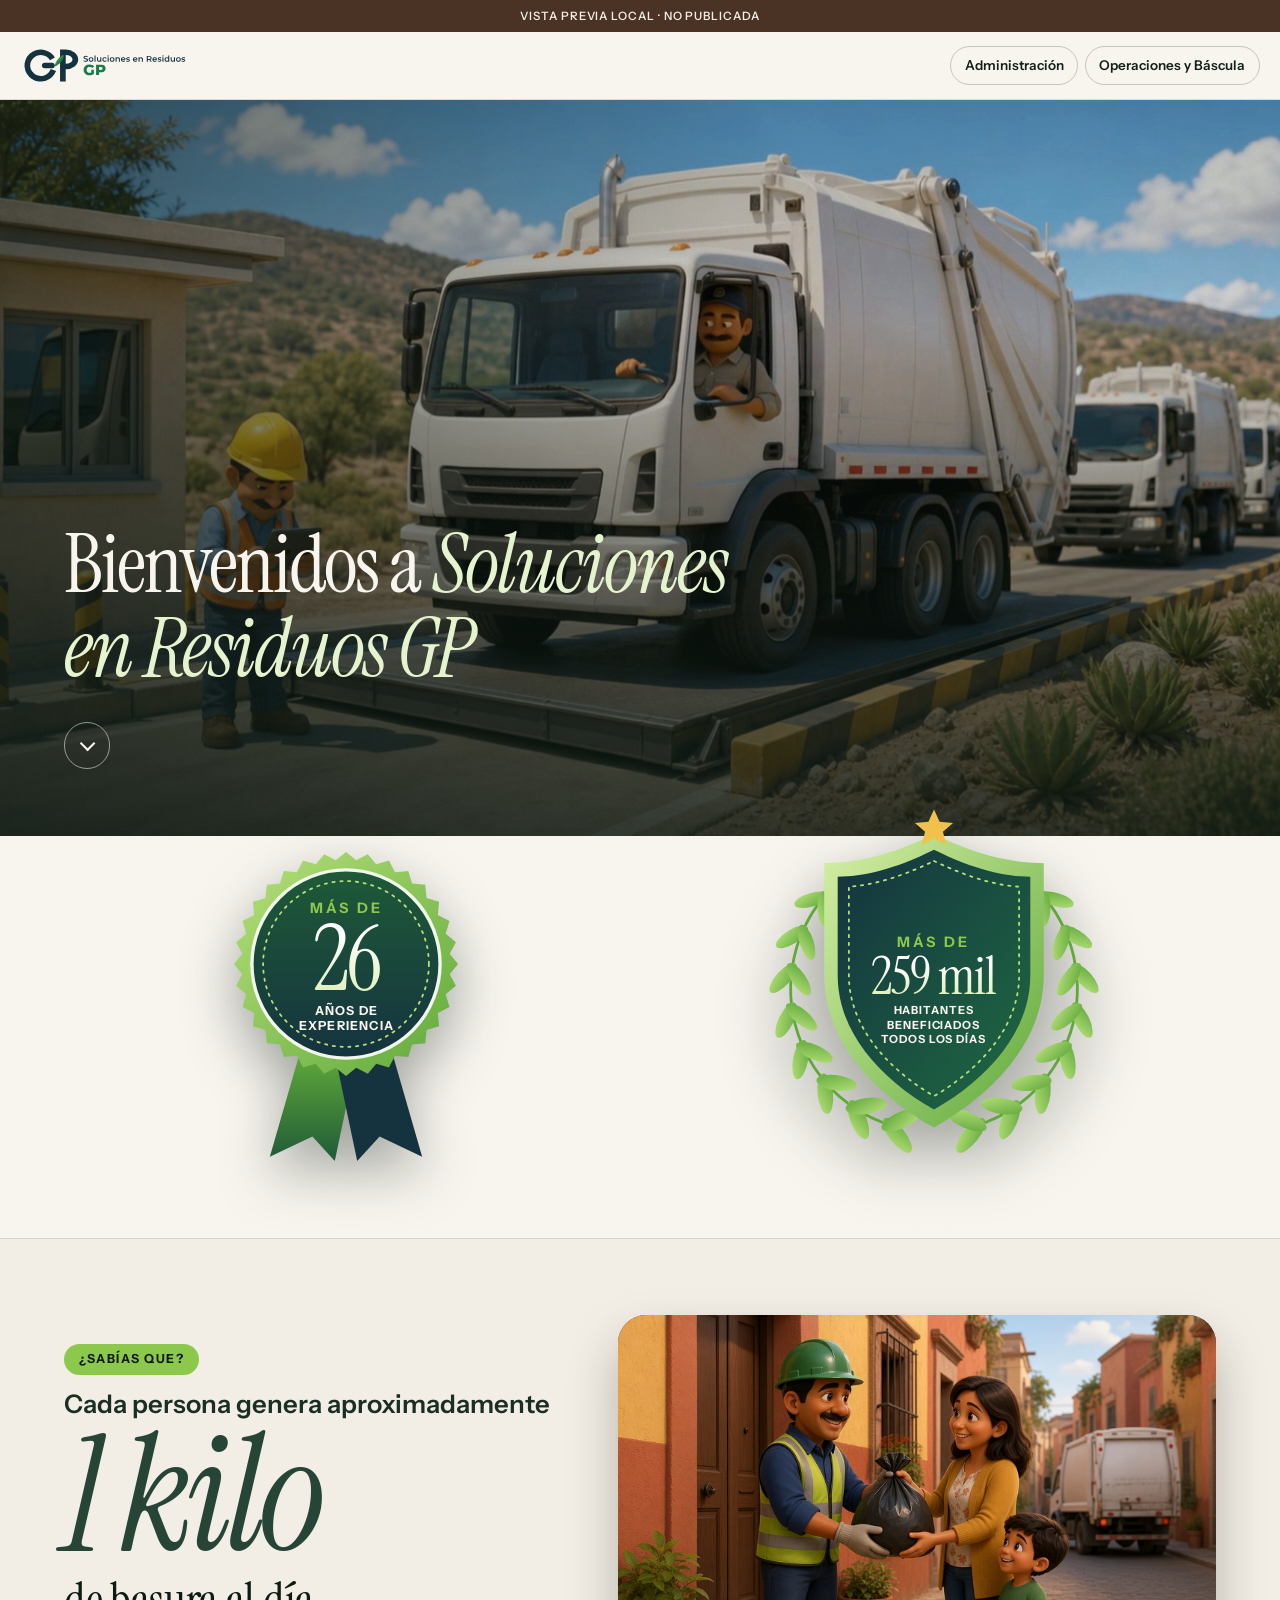
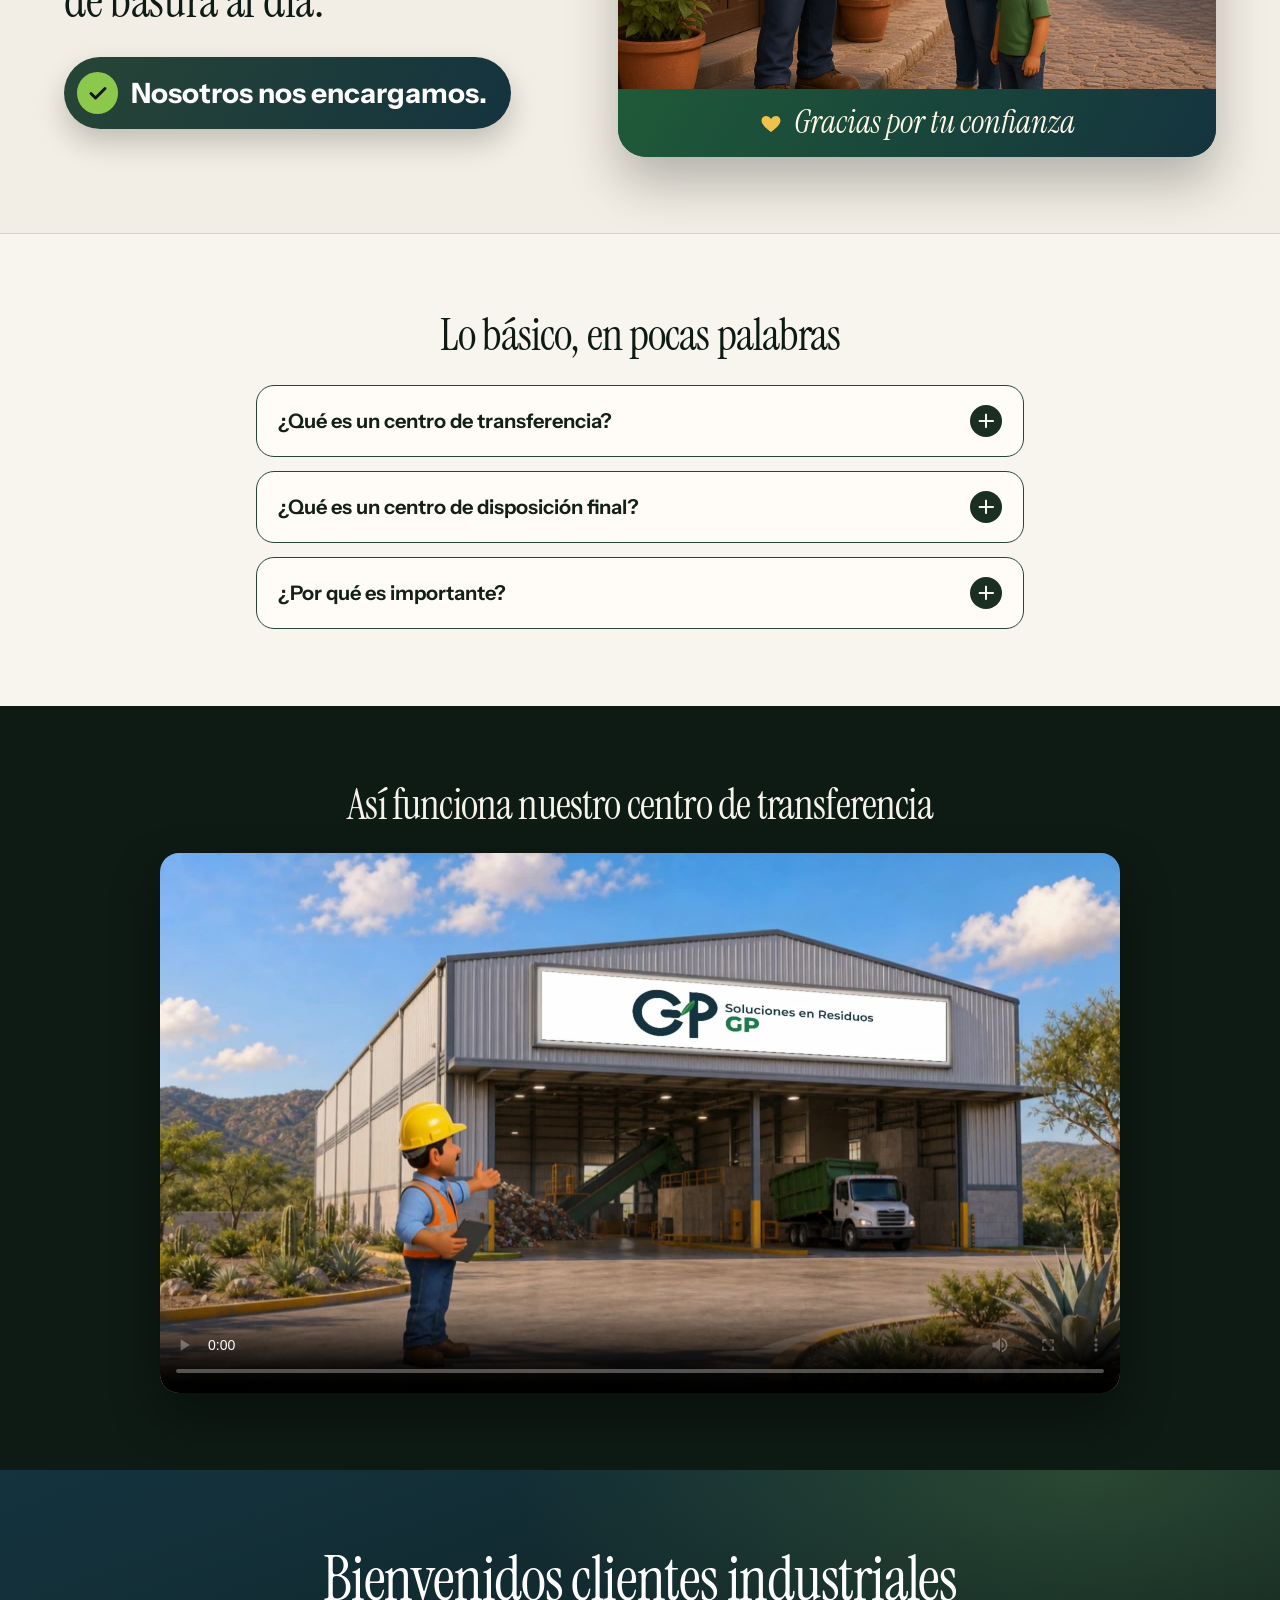
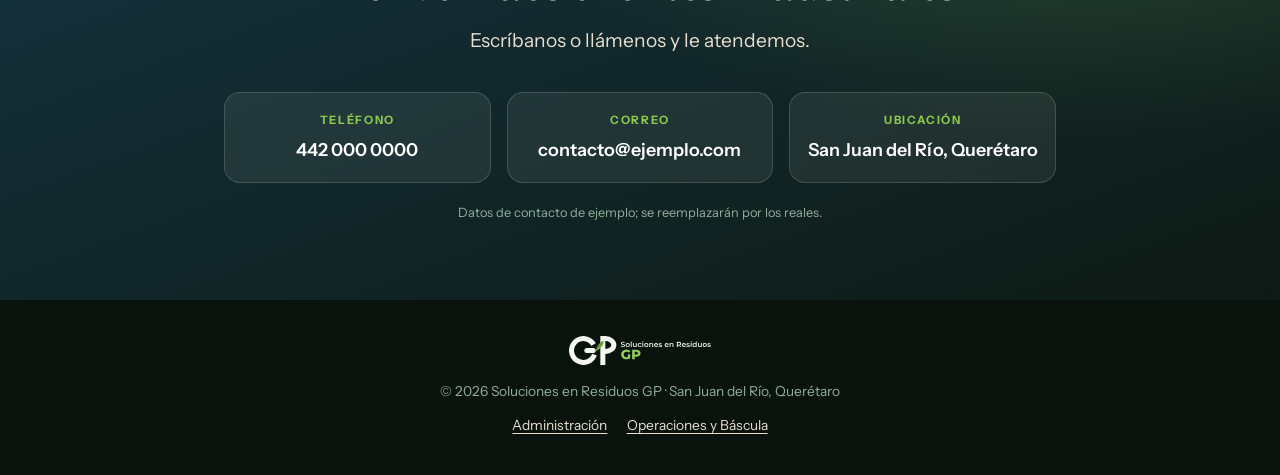
==== index.html @ 385a6646 "Vista previa — Soluciones en Residuos GP" ====
<!DOCTYPE html>
<html lang="es">
<head>
  <meta charset="utf-8">
  <meta name="viewport" content="width=device-width, initial-scale=1">
  <meta name="robots" content="noindex,nofollow">
  <title>Soluciones en Residuos GP · Relleno sanitario en San Juan del Río, Querétaro</title>
  <meta name="description" content="Soluciones en Residuos GP: más de 30 años de experiencia y más de 300 mil habitantes beneficiados todos los días en San Juan del Río, Querétaro.">
  <meta name="theme-color" content="#132019">
  <meta property="og:type" content="website">
  <meta property="og:locale" content="es_MX">
  <meta property="og:title" content="Soluciones en Residuos GP · San Juan del Río, Qro.">
  <meta property="og:description" content="Más de 30 años de experiencia. Más de 300 mil habitantes beneficiados todos los días.">
  <!-- EDITAR al publicar: og:image necesita la dirección completa (https://DOMINIO/media/gp-relleno-portada-1920x1080.jpg). Aún no hay dominio. -->
  <meta property="og:image" content="media/gp-relleno-portada-1920x1080.jpg">
  <meta property="og:image:width" content="1920">
  <meta property="og:image:height" content="1080">
  <meta name="twitter:card" content="summary_large_image">
  <link rel="icon" type="image/png" sizes="512x512" href="img/favicon-gp-512.png">
  <link rel="apple-touch-icon" href="img/favicon-gp-512.png">
  <link rel="stylesheet" href="css/estilos.css">
  <link rel="stylesheet" href="css/landing.css">
</head>
<body class="lp">
  <a class="skip" href="#contenido">Saltar al contenido</a>
  <div class="chrome">
    <div class="preview-bar">Vista previa local · no publicada</div>
    <header class="lp-head">
      <div class="lp-head__inner">
        <a class="lp-logo" href="#inicio" aria-label="Soluciones en Residuos GP, inicio">
          <img src="img/logo-gp-horizontal.svg" width="900" height="220" alt="Soluciones en Residuos GP">
        </a>
        <nav class="lp-access-nav" aria-label="Accesos de trabajo">
          <a href="vista-previa.html">Administración</a>
          <a href="vista-previa.html">Operaciones<span class="lp-long"> y Báscula</span></a>
        </nav>
      </div>
    </header>
  </div>

  <main id="contenido">
    <!-- Bienvenida: video de DAISY en loop -->
    <section class="lp-hero" id="inicio" aria-label="Bienvenida">
      <div class="lp-hero__media" aria-hidden="true">
        <video class="lp-hero__video" data-hero-video muted loop playsinline preload="none" poster="media/gp-relleno-hero-poster-1920x1080.jpg"
               data-src-hd="media/gp-relleno-hero-loop-1920x1080.mp4" data-src-sd="media/gp-relleno-hero-loop-1280x720-ligero.mp4"></video>
        <div class="lp-hero__shade"></div>
      </div>
      <div class="lp-hero__content">
        <h1>Bienvenidos a <em>Soluciones en Residuos GP</em></h1>
        <a class="lp-scroll" href="#metricas" aria-label="Ver más"><span aria-hidden="true"></span></a>
      </div>
      <button class="lp-hero__pause" type="button" data-hero-toggle aria-pressed="false" hidden>
        <span class="lp-hero__pause-ico" aria-hidden="true"></span><span data-hero-toggle-text>Pausar video</span>
      </button>
    </section>

    <!-- Métricas -->
    <section class="lp-metrics-sec" id="metricas" aria-label="Nuestra experiencia en números">
      <div class="lp-inner lp-metrics">
        <div class="lp-metric-seal" data-reveal>
          <div class="lp-seal" role="group" aria-label="Más de 30 años de experiencia">
          <svg class="lp-seal__svg" viewBox="0 0 300 330" aria-hidden="true" focusable="false">
            <defs>
              <linearGradient id="sealRing" x1="0" y1="0" x2="1" y2="1"><stop offset="0" stop-color="#b7e07a"/><stop offset="1" stop-color="#5fa83a"/></linearGradient>
              <linearGradient id="sealCore" x1="0" y1="0" x2="0" y2="1"><stop offset="0" stop-color="#1f5a38"/><stop offset="1" stop-color="#14333f"/></linearGradient>
              <linearGradient id="sealRib" x1="0" y1="0" x2="0" y2="1"><stop offset="0" stop-color="#5fa83a"/><stop offset="1" stop-color="#1f5a38"/></linearGradient>
            </defs>
            <path d="M108 232 L82 322 L120 304 L140 326 L158 240 Z" fill="url(#sealRib)"/>
            <path d="M192 232 L218 322 L180 304 L160 326 L142 240 Z" fill="#14333f"/>
            <polygon points="150.0,50.0 159.1,57.4 169.5,51.9 177.0,61.0 188.3,57.6 193.8,68.0 205.6,66.9 209.0,78.1 220.7,79.3 221.9,91.0 233.1,94.4 232.0,106.2 242.4,111.7 239.0,123.0 248.1,130.5 242.6,140.9 250.0,150.0 242.6,159.1 248.1,169.5 239.0,177.0 242.4,188.3 232.0,193.8 233.1,205.6 221.9,209.0 220.7,220.7 209.0,221.9 205.6,233.1 193.8,232.0 188.3,242.4 177.0,239.0 169.5,248.1 159.1,242.6 150.0,250.0 140.9,242.6 130.5,248.1 123.0,239.0 111.7,242.4 106.2,232.0 94.4,233.1 91.0,221.9 79.3,220.7 78.1,209.0 66.9,205.6 68.0,193.8 57.6,188.3 61.0,177.0 51.9,169.5 57.4,159.1 50.0,150.0 57.4,140.9 51.9,130.5 61.0,123.0 57.6,111.7 68.0,106.2 66.9,94.4 78.1,91.0 79.3,79.3 91.0,78.1 94.4,66.9 106.2,68.0 111.7,57.6 123.0,61.0 130.5,51.9 140.9,57.4" fill="url(#sealRing)"/>
            <circle cx="150" cy="150" r="84" fill="url(#sealCore)" stroke="#f1f7ea" stroke-width="3"/>
            <circle cx="150" cy="150" r="74" fill="none" stroke="#b7e07a" stroke-width="1.6" stroke-dasharray="2 5" stroke-linecap="round"/>
          </svg>
          <div class="lp-seal__text">
            <p class="lp-seal__kicker">Más de</p>
            <p class="lp-seal__num"><b data-count-to="30" data-suffix="">30</b></p>
            <p class="lp-seal__label">años de<br>experiencia</p>
          </div>
        </div>
        </div>
        <div class="lp-metric-seal" data-reveal>
          <div class="lp-seal lp-seal--shield" role="group" aria-label="Más de 300 mil habitantes beneficiados todos los días">
            <svg class="lp-seal__svg" viewBox="0 0 300 330" aria-hidden="true" focusable="false">
              <defs>
                <linearGradient id="shRim" x1="0" y1="0" x2="1" y2="1"><stop offset="0" stop-color="#d6f0a6"/><stop offset="1" stop-color="#5fa83a"/></linearGradient>
                <linearGradient id="shCore" x1="0" y1="0" x2="1" y2="1"><stop offset="0" stop-color="#14333f"/><stop offset="1" stop-color="#1f6a42"/></linearGradient>
                <linearGradient id="shLeaf" x1="0" y1="0" x2="1" y2="1"><stop offset="0" stop-color="#b7e07a"/><stop offset="1" stop-color="#5fa83a"/></linearGradient>
              </defs>
              <polyline points="119.0,296.2 110.7,293.8 102.6,290.9 94.7,287.4 87.1,283.5 79.7,279.0 72.7,274.0 66.0,268.6 59.7,262.7 53.8,256.4 48.3,249.7 43.3,242.7 38.8,235.3 34.8,227.7 31.3,219.8 28.3,211.7 25.9,203.4 24.1,195.0 22.8,186.5 22.1,177.9 22.0,169.2 22.5,160.6 23.6,152.1 25.2,143.6 27.4,135.2 30.1,127.1 33.4,119.1 37.3,111.4 41.6,103.9 46.4,96.8" fill="none" stroke="#5fa83a" stroke-width="2.5" stroke-linecap="round"/><ellipse cx="117.3" cy="303.0" rx="19.0" ry="7.2" transform="rotate(232.0 117.3 303.0)" fill="url(#shLeaf)"/><ellipse cx="120.7" cy="289.4" rx="19.0" ry="7.2" transform="rotate(156.0 120.7 289.4)" fill="url(#shLeaf)"/><ellipse cx="82.5" cy="288.9" rx="18.6" ry="7.1" transform="rotate(248.0 82.5 288.9)" fill="url(#shLeaf)"/><ellipse cx="89.5" cy="276.8" rx="18.6" ry="7.1" transform="rotate(172.0 89.5 276.8)" fill="url(#shLeaf)"/><ellipse cx="52.9" cy="265.8" rx="18.1" ry="6.9" transform="rotate(264.0 52.9 265.8)" fill="url(#shLeaf)"/><ellipse cx="63.0" cy="256.1" rx="18.1" ry="6.9" transform="rotate(188.0 63.0 256.1)" fill="url(#shLeaf)"/><ellipse cx="30.8" cy="235.4" rx="17.7" ry="6.7" transform="rotate(280.0 30.8 235.4)" fill="url(#shLeaf)"/><ellipse cx="43.2" cy="228.8" rx="17.7" ry="6.7" transform="rotate(204.0 43.2 228.8)" fill="url(#shLeaf)"/><ellipse cx="18.0" cy="200.1" rx="17.3" ry="6.6" transform="rotate(296.0 18.0 200.1)" fill="url(#shLeaf)"/><ellipse cx="31.6" cy="197.2" rx="17.3" ry="6.6" transform="rotate(220.0 31.6 197.2)" fill="url(#shLeaf)"/><ellipse cx="15.3" cy="162.6" rx="16.9" ry="6.4" transform="rotate(312.0 15.3 162.6)" fill="url(#shLeaf)"/><ellipse cx="29.3" cy="163.6" rx="16.9" ry="6.4" transform="rotate(236.0 29.3 163.6)" fill="url(#shLeaf)"/><ellipse cx="23.1" cy="125.8" rx="16.4" ry="6.2" transform="rotate(328.0 23.1 125.8)" fill="url(#shLeaf)"/><ellipse cx="36.3" cy="130.6" rx="16.4" ry="6.2" transform="rotate(252.0 36.3 130.6)" fill="url(#shLeaf)"/><ellipse cx="40.8" cy="92.6" rx="16.0" ry="6.1" transform="rotate(344.0 40.8 92.6)" fill="url(#shLeaf)"/><ellipse cx="52.1" cy="100.9" rx="16.0" ry="6.1" transform="rotate(268.0 52.1 100.9)" fill="url(#shLeaf)"/>
              <polyline points="181.0,296.2 189.3,293.8 197.4,290.9 205.3,287.4 212.9,283.5 220.3,279.0 227.3,274.0 234.0,268.6 240.3,262.7 246.2,256.4 251.7,249.7 256.7,242.7 261.2,235.3 265.2,227.7 268.7,219.8 271.7,211.7 274.1,203.4 275.9,195.0 277.2,186.5 277.9,177.9 278.0,169.2 277.5,160.6 276.4,152.1 274.8,143.6 272.6,135.2 269.9,127.1 266.6,119.1 262.7,111.4 258.4,103.9 253.6,96.8" fill="none" stroke="#5fa83a" stroke-width="2.5" stroke-linecap="round"/><ellipse cx="182.7" cy="303.0" rx="19.0" ry="7.2" transform="rotate(-52.0 182.7 303.0)" fill="url(#shLeaf)"/><ellipse cx="179.3" cy="289.4" rx="19.0" ry="7.2" transform="rotate(24.0 179.3 289.4)" fill="url(#shLeaf)"/><ellipse cx="217.5" cy="288.9" rx="18.6" ry="7.1" transform="rotate(-68.0 217.5 288.9)" fill="url(#shLeaf)"/><ellipse cx="210.5" cy="276.8" rx="18.6" ry="7.1" transform="rotate(8.0 210.5 276.8)" fill="url(#shLeaf)"/><ellipse cx="247.1" cy="265.8" rx="18.1" ry="6.9" transform="rotate(-84.0 247.1 265.8)" fill="url(#shLeaf)"/><ellipse cx="237.0" cy="256.1" rx="18.1" ry="6.9" transform="rotate(-8.0 237.0 256.1)" fill="url(#shLeaf)"/><ellipse cx="269.2" cy="235.4" rx="17.7" ry="6.7" transform="rotate(-100.0 269.2 235.4)" fill="url(#shLeaf)"/><ellipse cx="256.8" cy="228.8" rx="17.7" ry="6.7" transform="rotate(-24.0 256.8 228.8)" fill="url(#shLeaf)"/><ellipse cx="282.0" cy="200.1" rx="17.3" ry="6.6" transform="rotate(-116.0 282.0 200.1)" fill="url(#shLeaf)"/><ellipse cx="268.4" cy="197.2" rx="17.3" ry="6.6" transform="rotate(-40.0 268.4 197.2)" fill="url(#shLeaf)"/><ellipse cx="284.7" cy="162.6" rx="16.9" ry="6.4" transform="rotate(-132.0 284.7 162.6)" fill="url(#shLeaf)"/><ellipse cx="270.7" cy="163.6" rx="16.9" ry="6.4" transform="rotate(-56.0 270.7 163.6)" fill="url(#shLeaf)"/><ellipse cx="276.9" cy="125.8" rx="16.4" ry="6.2" transform="rotate(-148.0 276.9 125.8)" fill="url(#shLeaf)"/><ellipse cx="263.7" cy="130.6" rx="16.4" ry="6.2" transform="rotate(-72.0 263.7 130.6)" fill="url(#shLeaf)"/><ellipse cx="259.2" cy="92.6" rx="16.0" ry="6.1" transform="rotate(-164.0 259.2 92.6)" fill="url(#shLeaf)"/><ellipse cx="247.9" cy="100.9" rx="16.0" ry="6.1" transform="rotate(-88.0 247.9 100.9)" fill="url(#shLeaf)"/>
              <path d="M150 34C190 54 222 60 248 60V160C248 217 206 264 150 296C94 264 52 217 52 160V60C78 60 110 54 150 34Z" fill="url(#shRim)"/>
              <path d="M150 48C186 66 214 72 236 72V160C236 210 199 252 150 280C101 252 64 210 64 160V72C86 72 114 66 150 48Z" fill="url(#shCore)"/>
              <path d="M150 58C183 74 208 80 226 81V160C226 204 194 242 150 268C106 242 74 204 74 160V81C92 80 117 74 150 58Z" fill="none" stroke="#b7e07a" stroke-width="1.6" stroke-dasharray="2 5" stroke-linecap="round"/>
              <path d="M150 12l5 11 12 1-9 8 3 12-11-6-11 6 3-12-9-8 12-1z" fill="#f0c14b"/>
            </svg>
            <div class="lp-seal__text lp-seal__text--shield">
              <p class="lp-seal__kicker">Más de</p>
              <p class="lp-seal__num lp-seal__num--sm"><b data-count-to="300" data-suffix=" mil">300 mil</b></p>
              <p class="lp-seal__label">habitantes<br>beneficiados<br>todos los días</p>
            </div>
          </div>
        </div>
      </div>
    </section>

    <!-- ¿Sabías que? -->
    <section class="lp-know" id="sabias-que" aria-label="¿Sabías que?">
      <div class="lp-inner lp-know__grid">
        <div class="lp-know__text" data-reveal>
          <p class="lp-pill">¿Sabías que?</p>
          <h2><span class="lp-know__lead">Cada persona genera aproximadamente</span> <span class="lp-know__big"><span class="lp-hl">1&nbsp;kilo</span></span> <span class="lp-know__tail">de basura al día.</span></h2>
          <p class="lp-know__cta"><span class="lp-know__check" aria-hidden="true"><svg viewBox="0 0 24 24"><path d="M5 12.5l4.5 4.5L19 7.5"/></svg></span>Nosotros nos encargamos.</p>
        </div>
        <figure class="lp-know__photo" data-reveal>
          <picture>
            <source media="(max-width: 900px)" srcset="media/nos-encargamos/gp-nos-encargamos-1080x1080.webp" type="image/webp">
            <source media="(max-width: 900px)" srcset="media/nos-encargamos/gp-nos-encargamos-1080x1080.jpg" type="image/jpeg">
            <source srcset="media/nos-encargamos/gp-nos-encargamos-1600x1000.webp" type="image/webp">
            <img src="media/nos-encargamos/gp-nos-encargamos-1600x1000.jpg" width="1600" height="1000" loading="lazy" decoding="async"
                 alt="Un ingeniero de Soluciones en Residuos GP, con casco y chaleco, recibe la bolsa de basura de una mamá que va con su hijo en una calle del pueblo.">
          </picture>
          <figcaption class="lp-know__thanks"><svg viewBox="0 0 24 24" aria-hidden="true"><path d="M12 21s-7-4.5-9-9.2C1.5 8 3.8 5 7 5c2 0 3.7 1.1 5 3 1.3-1.9 3-3 5-3 3.2 0 5.5 3 4 6.8C19 16.5 12 21 12 21z"/></svg><span>Gracias por tu confianza</span></figcaption>
        </figure>
      </div>
    </section>

    <section class="lp-faq" id="conceptos" aria-label="Conceptos básicos">
      <div class="lp-inner lp-faq__inner">
        <h2 class="lp-faq__title">Lo básico, en pocas palabras</h2>
        <div class="lp-acc">
          <details name="conceptos" class="lp-acc__item">
            <summary><span>¿Qué es un centro de transferencia?</span><i aria-hidden="true"></i></summary>
            <div class="lp-acc__body"><p>Es una instalación intermedia donde los camiones recolectores descargan los residuos para reunirlos en vehículos de mayor capacidad y llevarlos, en menos viajes, al sitio de disposición final. Se ahorra tiempo y combustible.</p></div>
          </details>
          <details name="conceptos" class="lp-acc__item">
            <summary><span>¿Qué es un centro de disposición final?</span><i aria-hidden="true"></i></summary>
            <div class="lp-acc__body"><p>Es el sitio donde los residuos se depositan de forma controlada: en celdas impermeabilizadas, compactados y cubiertos a diario, con manejo de lixiviados y biogás. El relleno sanitario es el ejemplo más común.</p></div>
          </details>
          <details name="conceptos" class="lp-acc__item" id="importante">
            <summary><span>¿Por qué es importante?</span><i aria-hidden="true"></i></summary>
            <div class="lp-acc__body"><p>Un manejo adecuado de los residuos protege la salud pública y evita que se contaminen el suelo y el agua. Nuestro sitio cumple con la norma NOM-083-SEMARNAT-2003, que fija los requisitos ambientales para su diseño, operación y monitoreo.</p></div>
          </details>
        </div>
      </div>
    </section>

    <!-- Video del centro de transferencia (lo entrega DAISY). Mientras no exista el archivo se muestra el marcador. -->
    <section class="lp-vid" id="video-transferencia" aria-labelledby="vid-titulo">
      <div class="lp-inner lp-vid__inner">
        <h2 class="lp-vid__title" id="vid-titulo">Así funciona nuestro centro de transferencia</h2>
        <div class="lp-vid__player" data-transfer-video
             data-src-hd="media/centro-transferencia/video.mp4"
             data-src-sd="media/centro-transferencia/video-720.mp4"
             data-poster="media/centro-transferencia/poster.jpg">
          <div class="lp-vid__ph" role="img" aria-label="Espacio reservado: el video del centro de transferencia estará disponible próximamente">
            <span class="lp-vid__play" aria-hidden="true"><svg viewBox="0 0 24 24"><path d="M8 5.5v13a1 1 0 0 0 1.5.86l10.5-6.5a1 1 0 0 0 0-1.72L9.5 4.64A1 1 0 0 0 8 5.5z"/></svg></span>
            <p class="lp-vid__phtxt">Video próximamente</p>
          </div>
        </div>
      </div>
    </section>

    <!-- Clientes industriales -->
    <section class="lp-industrial" id="contacto" aria-label="Contacto">
      <div class="lp-inner lp-industrial__inner" data-reveal>
        <h2>Bienvenidos clientes industriales</h2>
        <p class="lp-industrial__lead">Escríbanos o llámenos y le atendemos.</p>
        <ul class="lp-contact">
          <li><span>Teléfono</span><a href="tel:+524420000000">442 000 0000</a></li>
          <li><span>Correo</span><a href="mailto:contacto@ejemplo.com">contacto@ejemplo.com</a></li>
          <li><span>Ubicación</span><b>San Juan del Río, Querétaro</b></li>
        </ul>
        <p class="lp-industrial__note">Datos de contacto de ejemplo; se reemplazarán por los reales.</p>
      </div>
    </section>
  </main>

  <footer class="lp-footer">
    <div class="lp-footer__inner">
      <img src="img/logo-gp-horizontal-invertida.svg" width="900" height="220" alt="Soluciones en Residuos GP" loading="lazy">
      <p>© 2026 Soluciones en Residuos GP · San Juan del Río, Querétaro</p>
      <p class="lp-footer__links"><a href="vista-previa.html">Administración</a><a href="vista-previa.html">Operaciones y Báscula</a></p>
    </div>
  </footer>

  <script src="js/principal.js"></script>
</body>
</html>
---- css/estilos.css ----
/* Vista previa local — relleno sanitario, San Juan del Río, Qro. */
@font-face {
  font-family: "Instrument Sans";
  src: url("../fonts/InstrumentSans.ttf") format("truetype");
  font-weight: 100 900;
  font-style: normal;
  font-display: swap;
}

@font-face {
  font-family: "Instrument Sans";
  src: url("../fonts/InstrumentSans-Italic.ttf") format("truetype");
  font-weight: 100 900;
  font-style: italic;
  font-display: swap;
}

@font-face {
  font-family: "Instrument Serif";
  src: url("../fonts/InstrumentSerif.ttf") format("truetype");
  font-weight: 400;
  font-style: normal;
  font-display: swap;
}

@font-face {
  font-family: "Instrument Serif";
  src: url("../fonts/InstrumentSerif-Italic.ttf") format("truetype");
  font-weight: 400;
  font-style: italic;
  font-display: swap;
}

:root {
  --green-950: #0e1a14;
  --green-900: #132019;
  --green-800: #1a2e24;
  --green-700: #274536;
  --green-600: #356049;
  --green-500: #4a7c5e;
  --green-300: #8faf9a;
  --green-200: #c5d6cb;
  --earth-800: #4a3224;
  --earth-600: #7a5133;
  --earth-500: #9a6a42;
  --earth-400: #c1966a;
  --sand-300: #d9cebc;
  --sand-200: #e8dfd0;
  --sand-100: #f3eee5;
  --sand-50: #f8f5ef;
  --paper: #f8f5ef;
  --ink: #161714;
  --ink-soft: #3a3c37;
  --ink-mute: #6a6c66;
  --line: rgba(22, 23, 20, 0.12);
  --line-strong: rgba(22, 23, 20, 0.22);
  --cream: #f4efe6;
  --white: #fffcf7;
  --danger: #8a3b2b;
  --header-h: 4.25rem;
  --preview-h: 2rem;
  --shadow: 0 18px 40px rgba(14, 26, 20, 0.14);
  --radius: 14px;
  --font-sans: "Instrument Sans", "Segoe UI", sans-serif;
  --font-serif: "Instrument Serif", Georgia, serif;
  --content: 72rem;
}

*,
*::before,
*::after {
  box-sizing: border-box;
}

html {
  scroll-behavior: smooth;
  scroll-padding-top: calc(var(--header-h) + var(--preview-h) + 0.5rem);
}

body {
  margin: 0;
  font-family: var(--font-sans);
  font-size: 1.0625rem;
  line-height: 1.65;
  color: var(--ink);
  background: var(--paper);
  -webkit-font-smoothing: antialiased;
  text-rendering: optimizeLegibility;
}

img,
svg {
  display: block;
  max-width: 100%;
}

a {
  color: inherit;
  text-decoration-thickness: 1px;
  text-underline-offset: 0.18em;
}

button,
input,
select,
textarea {
  font: inherit;
  color: inherit;
}

h1,
h2,
h3,
h4 {
  margin: 0;
  font-weight: 400;
  line-height: 1.15;
  letter-spacing: -0.02em;
}

h1,
h2,
.serif {
  font-family: var(--font-serif);
}

p {
  margin: 0;
}

p + p {
  margin-top: 1rem;
}

:focus-visible {
  outline: 2px solid var(--green-600);
  outline-offset: 3px;
}

.skip {
  position: absolute;
  left: 1rem;
  top: -4rem;
  z-index: 80;
  padding: 0.6rem 1rem;
  background: var(--white);
  color: var(--ink);
  border-radius: 8px;
}

.skip:focus {
  top: 0.5rem;
}

/* —— Barra de vista previa —— */
.chrome {
  position: sticky;
  top: 0;
  z-index: 60;
}

.preview-bar {
  display: flex;
  align-items: center;
  justify-content: center;
  min-height: var(--preview-h);
  padding: 0.3rem 1rem;
  background: var(--earth-800);
  color: var(--sand-100);
  font-size: 0.72rem;
  font-weight: 560;
  letter-spacing: 0.08em;
  text-transform: uppercase;
  text-align: center;
}

/* —— Encabezado —— */
.site-header {
  height: var(--header-h);
  background: rgba(248, 245, 239, 0.92);
  backdrop-filter: blur(16px);
  border-bottom: 1px solid var(--line);
}

.site-header__inner {
  display: flex;
  align-items: center;
  justify-content: space-between;
  gap: 1.25rem;
  width: min(100% - 2.5rem, 90rem);
  height: 100%;
  margin: 0 auto;
}

.nav-wrap {
  display: flex;
  align-items: center;
  gap: 1.35rem;
  min-width: 0;
}

.brand {
  display: flex;
  flex-direction: column;
  gap: 0.05rem;
  text-decoration: none;
  min-width: 0;
}

.brand__kicker {
  font-size: 0.62rem;
  font-weight: 620;
  letter-spacing: 0.14em;
  text-transform: uppercase;
  color: var(--earth-600);
}

.brand__name {
  font-family: var(--font-serif);
  font-size: 1.05rem;
  line-height: 1.2;
  color: var(--green-900);
  white-space: nowrap;
  overflow: hidden;
  text-overflow: ellipsis;
}

.nav {
  display: flex;
  align-items: center;
  gap: 1.15rem;
  flex-wrap: nowrap;
}

.nav a {
  text-decoration: none;
  font-size: 0.92rem;
  font-weight: 500;
  color: var(--ink-soft);
}

.nav a:hover {
  color: var(--green-800);
}

.header-actions {
  display: flex;
  align-items: center;
  gap: 0.5rem;
}

.btn {
  display: inline-flex;
  align-items: center;
  justify-content: center;
  gap: 0.45rem;
  padding: 0.62rem 1.05rem;
  border-radius: 999px;
  border: 1px solid transparent;
  text-decoration: none;
  font-size: 0.88rem;
  font-weight: 600;
  letter-spacing: 0.01em;
  cursor: pointer;
  transition: background 0.18s ease, color 0.18s ease, border-color 0.18s ease, transform 0.18s ease;
}

.btn:hover {
  transform: translateY(-1px);
}

.btn--admin {
  background: var(--green-800);
  color: var(--sand-50);
}

.btn--admin:hover {
  background: var(--green-700);
}

.btn--ops {
  background: transparent;
  color: var(--green-900);
  border-color: var(--green-700);
}

.btn--ops:hover {
  background: var(--green-800);
  color: var(--sand-50);
}

.btn--light {
  background: var(--sand-50);
  color: var(--green-900);
}

.btn--light:hover {
  background: var(--white);
}

.btn--ghost {
  background: transparent;
  color: var(--sand-50);
  border-color: rgba(248, 245, 239, 0.45);
}

.btn--ghost:hover {
  background: rgba(248, 245, 239, 0.12);
}

.btn--solid-earth {
  background: var(--earth-600);
  color: var(--sand-50);
}

.btn--solid-earth:hover {
  background: var(--earth-800);
}

.menu-toggle {
  display: none;
  width: 2.6rem;
  height: 2.6rem;
  padding: 0;
  border: 1px solid var(--line-strong);
  border-radius: 8px;
  background: transparent;
  cursor: pointer;
}

.menu-toggle span {
  display: block;
  width: 1.05rem;
  height: 1.5px;
  margin: 0.28rem auto;
  background: var(--ink);
}

/* —— Hero / ancla de video —— */
.hero {
  position: relative;
  min-height: calc(100vh - var(--header-h) - var(--preview-h));
  min-height: calc(100svh - var(--header-h) - var(--preview-h));
  display: grid;
  align-items: end;
  color: var(--sand-50);
  overflow: hidden;
  background: var(--green-950);
}

.hero__media {
  position: absolute;
  inset: 0;
}

.hero__art {
  width: 100%;
  height: 100%;
  object-fit: cover;
}

.hero__shade {
  position: absolute;
  inset: 0;
  background:
    linear-gradient(180deg, rgba(14, 26, 20, 0.32) 0%, rgba(14, 26, 20, 0.18) 34%, rgba(14, 26, 20, 0.9) 100%),
    linear-gradient(90deg, rgba(14, 26, 20, 0.62) 0%, rgba(14, 26, 20, 0.2) 58%, rgba(14, 26, 20, 0.22) 100%);
}

.video-badge {
  position: absolute;
  top: 1.25rem;
  left: 1.25rem;
  z-index: 2;
  display: flex;
  align-items: center;
  gap: 0.7rem;
  padding: 0.55rem 0.8rem 0.55rem 0.55rem;
  background: rgba(14, 26, 20, 0.62);
  border: 1px solid rgba(248, 245, 239, 0.18);
  border-radius: 999px;
  backdrop-filter: blur(10px);
}

.video-badge__mark {
  position: relative;
  width: 2rem;
  height: 2rem;
  flex: 0 0 2rem;
  border-radius: 50%;
  background: var(--sand-50);
}

.video-badge__mark::after {
  content: "";
  position: absolute;
  top: 50%;
  left: 55%;
  width: 0;
  height: 0;
  border-style: solid;
  border-width: 7px 0 7px 11px;
  border-color: transparent transparent transparent var(--green-900);
  transform: translate(-50%, -50%);
}

.video-badge strong {
  display: block;
  font-size: 0.8rem;
  font-weight: 680;
  letter-spacing: 0.04em;
  text-transform: uppercase;
}

.video-badge span {
  display: block;
  font-size: 0.72rem;
  color: var(--sand-200);
}

.hero__content {
  position: relative;
  z-index: 2;
  width: min(100% - 2.5rem, var(--content));
  margin: 0 auto;
  padding: 5rem 0 3.5rem;
}

.hero__kicker {
  margin: 0 0 0.85rem;
  font-size: 0.75rem;
  font-weight: 650;
  letter-spacing: 0.16em;
  text-transform: uppercase;
  color: var(--earth-400);
}

.hero h1 {
  max-width: 16ch;
  font-size: clamp(2.4rem, 5.4vw, 4.85rem);
  line-height: 0.98;
  color: var(--sand-50);
}

.hero__lead {
  max-width: 38rem;
  margin-top: 1.25rem;
  font-size: clamp(1.02rem, 1.5vw, 1.2rem);
  color: var(--sand-200);
}

.hero__meta {
  display: flex;
  flex-wrap: wrap;
  gap: 0.7rem 1.6rem;
  margin-top: 1.8rem;
  padding-top: 1.4rem;
  border-top: 1px solid rgba(248, 245, 239, 0.16);
}

.hero__meta p {
  margin: 0;
  font-size: 0.88rem;
  color: var(--sand-200);
}

.hero__meta strong {
  display: block;
  font-size: 1.05rem;
  font-weight: 650;
  color: var(--white);
}

.hero__actions {
  display: flex;
  flex-wrap: wrap;
  gap: 0.7rem;
  margin-top: 1.8rem;
}

/* —— Secciones comunes —— */
.section {
  padding: 5.5rem 0;
}

.section__inner {
  width: min(100% - 2.5rem, var(--content));
  margin: 0 auto;
}

.eyebrow {
  margin: 0 0 0.7rem;
  font-size: 0.75rem;
  font-weight: 650;
  letter-spacing: 0.14em;
  text-transform: uppercase;
  color: var(--earth-600);
}

.section h2 {
  font-size: clamp(2rem, 3.6vw, 3.15rem);
  color: var(--green-950);
}

.lede {
  max-width: 40rem;
  margin-top: 1rem;
  color: var(--ink-soft);
  font-size: 1.12rem;
}

.note {
  display: inline-block;
  margin-top: 0.85rem;
  padding: 0.15rem 0.5rem;
  border-radius: 4px;
  background: var(--sand-200);
  color: var(--earth-800);
  font-size: 0.72rem;
  font-weight: 680;
  letter-spacing: 0.06em;
  text-transform: uppercase;
}

/* —— Quiénes somos —— */
.about {
  background: var(--white);
  border-block: 1px solid var(--line);
}

.about__grid {
  display: grid;
  grid-template-columns: 1.15fr 0.85fr;
  gap: 4rem;
  align-items: start;
}

.about__text {
  max-width: 40rem;
}

.facts {
  display: grid;
  gap: 0;
  margin-top: 0.4rem;
  border-top: 1px solid var(--line);
}

.facts dt {
  margin-top: 1.15rem;
  font-size: 0.72rem;
  font-weight: 650;
  letter-spacing: 0.12em;
  text-transform: uppercase;
  color: var(--ink-mute);
}

.facts dd {
  margin: 0.25rem 0 0;
  padding-bottom: 1.15rem;
  border-bottom: 1px solid var(--line);
  font-family: var(--font-serif);
  font-size: 1.35rem;
  color: var(--green-900);
}

/* —— Trayectoria —— */
.years {
  background:
    radial-gradient(1200px 480px at 10% 0%, rgba(154, 106, 66, 0.12), transparent 60%),
    var(--sand-100);
}

.years__grid {
  display: grid;
  grid-template-columns: auto 1fr;
  gap: 4rem;
  align-items: center;
}

.years__mark {
  line-height: 0.8;
  color: var(--green-800);
}

.years__mark b {
  display: block;
  font-family: var(--font-serif);
  font-size: clamp(7rem, 16vw, 12.5rem);
  font-weight: 400;
  letter-spacing: -0.06em;
}

.years__mark span {
  display: block;
  margin-top: 0.6rem;
  font-size: 1rem;
  font-weight: 620;
  letter-spacing: 0.16em;
  text-transform: uppercase;
  color: var(--earth-600);
}

.years__text {
  max-width: 36rem;
}

/* —— Cómo funciona —— */
.process {
  background: var(--green-900);
  color: var(--sand-100);
}

.process h2,
.process .eyebrow {
  color: var(--sand-50);
}

.process .eyebrow {
  color: var(--earth-400);
}

.process .lede {
  color: var(--green-200);
}

.steps {
  display: grid;
  grid-template-columns: repeat(2, 1fr);
  gap: 1.15rem;
  margin-top: 2.6rem;
}

.step {
  padding: 1.35rem 1.35rem 1.5rem;
  background: rgba(248, 245, 239, 0.04);
  border: 1px solid rgba(248, 245, 239, 0.1);
  border-radius: var(--radius);
}

.step__num {
  display: inline-block;
  margin-bottom: 0.85rem;
  font-size: 0.75rem;
  font-weight: 680;
  letter-spacing: 0.12em;
  color: var(--earth-400);
}

.step h3 {
  margin-bottom: 0.55rem;
  font-family: var(--font-serif);
  font-size: 1.45rem;
  color: var(--sand-50);
}

.step p {
  color: var(--green-200);
  font-size: 0.98rem;
}

.step--wide {
  grid-column: 1 / -1;
}

/* —— Métricas —— */
.metrics__grid {
  display: grid;
  grid-template-columns: repeat(4, 1fr);
  gap: 1rem;
  margin-top: 2.4rem;
}

.metric {
  padding: 1.4rem 1.25rem 1.3rem;
  background: var(--white);
  border: 1px solid var(--line);
  border-radius: var(--radius);
  min-height: 11.5rem;
}

.metric--confirmed {
  background: var(--green-800);
  border-color: var(--green-800);
  color: var(--sand-50);
}

.metric__value {
  font-family: var(--font-serif);
  font-size: clamp(1.35rem, 2.2vw, 2.15rem);
  line-height: 1.1;
  letter-spacing: -0.03em;
  color: var(--green-900);
  min-height: 2.5rem;
}

.metric--confirmed .metric__value {
  font-size: clamp(3.2rem, 5vw, 4.2rem);
  color: var(--sand-50);
}

.metric__label {
  margin-top: 0.7rem;
  font-size: 0.95rem;
  font-weight: 580;
}

.metric__hint {
  display: flex;
  flex-direction: column;
  align-items: flex-start;
  gap: 0.4rem;
  margin-top: 0.55rem;
  font-size: 0.8rem;
  color: var(--ink-mute);
}

.metric__hint .note {
  margin-top: 0;
}

.metric--confirmed .metric__hint {
  color: var(--green-200);
}

/* —— Accesos —— */
.access {
  background: var(--sand-100);
  border-block: 1px solid var(--line);
}

.access__grid {
  display: grid;
  grid-template-columns: 1fr 1fr;
  gap: 1.15rem;
  margin-top: 2.4rem;
}

.access-card {
  display: flex;
  flex-direction: column;
  padding: 1.8rem 1.7rem 1.6rem;
  background: var(--white);
  border: 1px solid var(--line);
  border-radius: calc(var(--radius) + 2px);
  box-shadow: 0 8px 24px rgba(14, 26, 20, 0.04);
}

.access-card h3 {
  font-family: var(--font-serif);
  font-size: 2rem;
  color: var(--green-900);
}

.access-card p {
  margin: 0.8rem 0 1.4rem;
  color: var(--ink-soft);
  flex: 1;
}

.access-card .btn {
  align-self: flex-start;
}

/* —— Normativa —— */
.legal {
  background: var(--white);
}

.legal__grid {
  display: grid;
  grid-template-columns: 1fr 1fr;
  gap: 3.5rem;
  margin-top: 2rem;
  align-items: start;
}

.legal-card {
  padding: 1.6rem 1.6rem 1.4rem;
  background: var(--sand-50);
  border: 1px solid var(--line);
  border-radius: var(--radius);
}

.legal-card h3 {
  font-family: var(--font-sans);
  font-size: 1.05rem;
  font-weight: 680;
  letter-spacing: -0.01em;
  color: var(--green-900);
}

.legal-card p {
  margin-top: 0.7rem;
  color: var(--ink-soft);
  font-size: 0.98rem;
}

.legal-points {
  margin: 0;
  padding: 0;
  list-style: none;
}

.legal-points li {
  padding: 0.9rem 0;
  border-bottom: 1px solid var(--line);
  color: var(--ink-soft);
}

.legal-points strong {
  display: block;
  margin-bottom: 0.2rem;
  color: var(--green-900);
  font-weight: 650;
}

/* —— Contacto —— */
.contact {
  background:
    linear-gradient(180deg, var(--green-900), var(--green-950));
  color: var(--sand-100);
}

.contact h2,
.contact .eyebrow {
  color: var(--sand-50);
}

.contact .eyebrow {
  color: var(--earth-400);
}

.contact .lede {
  color: var(--green-200);
}

.contact__grid {
  display: grid;
  grid-template-columns: 0.85fr 1.15fr;
  gap: 3rem;
  margin-top: 2.4rem;
  align-items: start;
}

.contact-list {
  margin: 0;
  padding: 0;
}

.contact-list div {
  padding: 1rem 0;
  border-top: 1px solid rgba(248, 245, 239, 0.1);
}

.contact-list dt {
  font-size: 0.72rem;
  font-weight: 650;
  letter-spacing: 0.12em;
  text-transform: uppercase;
  color: var(--earth-400);
}

.contact-list dd {
  margin: 0.25rem 0 0;
  font-size: 1.15rem;
  color: var(--sand-50);
}

.form {
  padding: 1.5rem;
  background: rgba(248, 245, 239, 0.05);
  border: 1px solid rgba(248, 245, 239, 0.1);
  border-radius: calc(var(--radius) + 2px);
}

.form-row {
  display: grid;
  grid-template-columns: 1fr 1fr;
  gap: 0.85rem;
}

.field {
  display: flex;
  flex-direction: column;
  gap: 0.35rem;
  margin-bottom: 0.85rem;
}

.field label {
  font-size: 0.8rem;
  font-weight: 620;
  letter-spacing: 0.04em;
}

.field input,
.field textarea {
  width: 100%;
  padding: 0.7rem 0.8rem;
  border: 1px solid rgba(248, 245, 239, 0.16);
  border-radius: 10px;
  background: rgba(14, 26, 20, 0.35);
  color: var(--sand-50);
}

.field input::placeholder,
.field textarea::placeholder {
  color: var(--green-300);
}

.field textarea {
  min-height: 8rem;
  resize: vertical;
}

.form-note,
.form-feedback {
  margin: 0.8rem 0 0;
  font-size: 0.88rem;
  color: var(--green-200);
}

.form-feedback[hidden] {
  display: none;
}

.form-feedback.is-visible {
  color: var(--sand-50);
}

/* —— Pie —— */
.site-footer {
  padding: 2rem 0;
  background: var(--green-950);
  color: var(--green-300);
  border-top: 1px solid rgba(248, 245, 239, 0.08);
}

.site-footer__inner {
  width: min(100% - 2.5rem, var(--content));
  margin: 0 auto;
  display: flex;
  flex-wrap: wrap;
  justify-content: space-between;
  gap: 1rem;
  font-size: 0.85rem;
}

.site-footer a {
  color: var(--sand-200);
  text-decoration: none;
}

.site-footer a:hover {
  text-decoration: underline;
}

.footer-links {
  display: flex;
  flex-wrap: wrap;
  gap: 0.7rem 1.25rem;
}

.nowrap {
  white-space: nowrap;
}

/* —— Páginas de acceso (placeholder) —— */
.login-body {
  min-height: 100vh;
  background:
    radial-gradient(900px 500px at 80% -10%, rgba(154, 106, 66, 0.16), transparent 55%),
    var(--sand-100);
}

.login {
  width: min(100% - 2rem, 28rem);
  margin: 3rem auto 4rem;
  padding: 2rem 1.8rem 1.7rem;
  background: var(--white);
  border: 1px solid var(--line);
  border-radius: calc(var(--radius) + 4px);
  box-shadow: var(--shadow);
}

.login h1 {
  margin: 0.35rem 0 0.6rem;
  font-size: 2.15rem;
  color: var(--green-900);
}

.login .lede {
  margin: 0 0 1.4rem;
  font-size: 1rem;
}

.login .field input {
  background: var(--sand-50);
  border-color: var(--line-strong);
  color: var(--ink);
}

.login .btn {
  width: 100%;
  margin-top: 0.3rem;
}

.login-back {
  display: inline-block;
  margin-bottom: 1.2rem;
  font-size: 0.88rem;
  color: var(--ink-soft);
}

.login-alert {
  margin: 1rem 0 0;
  padding: 0.75rem 0.8rem;
  border-radius: 10px;
  background: var(--sand-100);
  border: 1px solid var(--line);
  font-size: 0.88rem;
  color: var(--ink-soft);
}

.login-alert[hidden] {
  display: none;
}

/* —— Responsive —— */
@media (max-width: 1180px) {
  .menu-toggle {
    display: inline-block;
  }

  .nav-wrap {
    position: fixed;
    top: calc(var(--header-h) + var(--preview-h));
    right: 0;
    left: 0;
    display: none;
    flex-direction: column;
    gap: 1rem;
    padding: 1.1rem 1.25rem 1.4rem;
    align-items: stretch;
    background: var(--paper);
    border-bottom: 1px solid var(--line);
    box-shadow: var(--shadow);
  }

  body.nav-open .nav-wrap {
    display: flex;
  }

  .nav {
    flex-direction: column;
    align-items: flex-start;
    gap: 0.85rem;
  }

  .header-actions {
    width: 100%;
  }

  .header-actions .btn {
    flex: 1;
  }

  .about__grid,
  .years__grid,
  .legal__grid,
  .contact__grid,
  .access__grid {
    grid-template-columns: 1fr;
    gap: 2rem;
  }

  .metrics__grid {
    grid-template-columns: 1fr 1fr;
  }

  .years__grid {
    gap: 1.2rem;
  }

  .form-row {
    grid-template-columns: 1fr;
  }
}

@media (max-width: 640px) {
  .site-header__inner,
  .section__inner,
  .hero__content,
  .site-footer__inner {
    width: min(100% - 1.5rem, var(--content));
  }

  .section {
    padding: 3.6rem 0;
  }

  .steps,
  .metrics__grid {
    grid-template-columns: 1fr;
  }

  .hero {
    min-height: 42rem;
  }

  .hero__content {
    width: 100%;
    margin: 0;
    padding: 7.2rem 1.25rem 2.2rem;
    background: linear-gradient(180deg, rgba(14, 26, 20, 0.05) 0%, rgba(14, 26, 20, 0.82) 18%, rgba(14, 26, 20, 0.94) 100%);
  }

  .video-badge {
    left: 1rem;
    right: 1rem;
    top: 1rem;
    width: calc(100% - 2rem);
  }

  .metrics__grid .metric {
    min-height: 0;
  }

  .hero__shade {
    background:
      linear-gradient(180deg, rgba(14, 26, 20, 0.45) 0%, rgba(14, 26, 20, 0.28) 28%, rgba(14, 26, 20, 0.94) 100%);
  }

  .brand__name {
    font-size: 0.95rem;
    max-width: 14.5rem;
  }
}

@media (prefers-reduced-motion: reduce) {
  html {
    scroll-behavior: auto;
  }

  *,
  *::before,
  *::after {
    animation: none !important;
    transition: none !important;
  }
}

.contact-list dt .note{margin:0 0 0 .4rem;padding:.05rem .4rem;background:rgba(248,245,239,.14);color:var(--sand-100);vertical-align:middle}
---- css/landing.css ----
/* Landing sencilla — Soluciones en Residuos GP (vista previa). Usa variables y fuentes de estilos.css */
.lp { --lime: #8cc84b; --lime-deep: #5da02c; --teal: #14333f; --gold: #f0c14b; }
.lp .chrome { background: transparent; }

/* Encabezado: logo + dos accesos discretos */
.lp-head { height: var(--header-h); background: rgba(248, 245, 239, .94); backdrop-filter: blur(14px); border-bottom: 1px solid var(--line); }
.lp-head__inner { width: min(100% - 2.5rem, 84rem); height: 100%; margin: 0 auto; display: flex; align-items: center; justify-content: space-between; gap: 1rem; }
.lp-logo { display: block; flex: 0 0 auto; }
.lp-logo img { height: 2.6rem; width: auto; }
.lp-access-nav { display: flex; gap: .4rem; align-items: center; }
.lp-access-nav a { padding: .45rem .85rem; border-radius: 999px; border: 1px solid var(--line-strong); color: var(--green-900); font-size: .84rem; font-weight: 600; text-decoration: none; white-space: nowrap; transition: background .18s, color .18s, border-color .18s; }
.lp-access-nav a:hover { background: var(--green-800); border-color: var(--green-800); color: var(--sand-50); }

.lp-inner { width: min(100% - 2.5rem, 72rem); margin: 0 auto; }
.lp h2 { font-family: var(--font-serif); font-weight: 400; letter-spacing: -.02em; line-height: 1.08; }
.lp-pill { display: inline-block; margin: 0 0 1rem; padding: .35rem .95rem; border-radius: 999px; background: var(--lime); color: var(--green-950); font-size: .78rem; font-weight: 750; letter-spacing: .12em; text-transform: uppercase; }
.lp-pill--dark { background: rgba(140, 200, 75, .18); color: var(--lime); border: 1px solid rgba(140, 200, 75, .5); }

/* Hero con video */
.lp-hero { position: relative; display: grid; align-items: end; min-height: min(46rem, calc(100svh - var(--header-h) - var(--preview-h))); min-height: min(46rem, calc(100vh - var(--header-h) - var(--preview-h))); overflow: hidden; background: #0e1a14 url("../media/gp-relleno-hero-poster-1920x1080.jpg") center / cover no-repeat; color: var(--sand-50); }
@supports (height: 100svh) { .lp-hero { min-height: min(46rem, calc(100svh - var(--header-h) - var(--preview-h))); } }
.lp-hero__media { position: absolute; inset: 0; }
.lp-hero__video { width: 100%; height: 100%; object-fit: cover; opacity: 0; transition: opacity .8s ease; }
.lp-hero__video.is-ready { opacity: 1; }
.lp-hero__shade { position: absolute; inset: 0; background: linear-gradient(180deg, rgba(14, 26, 20, .25) 0%, rgba(14, 26, 20, .12) 30%, rgba(14, 26, 20, .82) 100%), linear-gradient(90deg, rgba(14, 26, 20, .55) 0%, rgba(14, 26, 20, 0) 62%); }
.lp-hero__content { position: relative; z-index: 2; width: min(100% - 2.5rem, 72rem); margin: 0 auto; padding: 6rem 0 4.2rem; }
.lp-kicker { margin: 0 0 .9rem; font-size: .82rem; font-weight: 700; letter-spacing: .18em; text-transform: uppercase; color: var(--lime); }
.lp-hero h1 { max-width: 18ch; font-family: var(--font-serif); font-weight: 400; font-size: clamp(2.6rem, 6.4vw, 5.2rem); line-height: 1.02; letter-spacing: -.025em; text-wrap: balance; }
.lp-hero h1 em { font-style: italic; color: #e5f3cf; }
.lp-hero__lead { margin-top: 1.1rem; max-width: 32rem; font-size: clamp(1.05rem, 1.7vw, 1.3rem); color: var(--sand-100); }
.lp-scroll { display: inline-grid; place-items: center; width: 2.9rem; height: 2.9rem; margin-top: 2rem; border-radius: 50%; border: 1.5px solid rgba(248, 245, 239, .55); }
.lp-scroll span { width: .7rem; height: .7rem; border-right: 2px solid var(--sand-50); border-bottom: 2px solid var(--sand-50); transform: translateY(-2px) rotate(45deg); animation: bob 1.8s ease-in-out infinite; }
@keyframes bob { 50% { transform: translateY(3px) rotate(45deg); } }
.lp-hero__pause { position: absolute; z-index: 3; right: 1.25rem; bottom: 1.25rem; display: inline-flex; align-items: center; gap: .5rem; padding: .45rem .85rem; border: 1px solid rgba(248, 245, 239, .4); border-radius: 999px; background: rgba(14, 26, 20, .55); color: var(--sand-50); font-size: .78rem; font-weight: 600; cursor: pointer; backdrop-filter: blur(8px); }
.lp-hero__pause[hidden] { display: none; }
.lp-hero__pause-ico { width: .7rem; height: .8rem; border-left: 3px solid currentColor; border-right: 3px solid currentColor; }
.lp-hero__pause[aria-pressed="true"] .lp-hero__pause-ico { width: 0; height: 0; border: 0; border-style: solid; border-width: .4rem 0 .4rem .7rem; border-color: transparent transparent transparent currentColor; }

/* Métricas */
.lp-metrics-sec { position: relative; padding: 0 0 4.5rem; margin-top: -2.5rem; z-index: 3; }
.lp-metrics { display: grid; grid-template-columns: 1fr 1fr; gap: 1.4rem; }
.lp-metric { position: relative; overflow: hidden; padding: 2.4rem 2rem 2.2rem; border-radius: 26px; color: var(--sand-50); box-shadow: 0 24px 50px rgba(14, 26, 20, .28); isolation: isolate; text-align: left; }
.lp-metric::before { content: ""; position: absolute; inset: 0; z-index: -2; background: linear-gradient(140deg, #1f5a38 0%, #14333f 100%); }
.lp-metric--b::before { background: linear-gradient(140deg, #14333f 0%, #1a5a43 100%); }
.lp-metric::after { content: ""; position: absolute; right: -4rem; top: -4rem; width: 14rem; height: 14rem; z-index: -1; border-radius: 50%; background: radial-gradient(circle, rgba(140, 200, 75, .42), rgba(140, 200, 75, 0) 68%); }
.lp-metric__ico { display: grid; place-items: center; width: 3.6rem; height: 3.6rem; margin-bottom: 1rem; border-radius: 18px; background: rgba(140, 200, 75, .18); border: 1px solid rgba(140, 200, 75, .5); }
.lp-metric__ico svg { width: 2.2rem; height: 2.2rem; fill: none; stroke: var(--lime); stroke-width: 2.2; stroke-linecap: round; stroke-linejoin: round; }
.lp-metric__kicker { margin: 0; font-size: 1rem; font-weight: 700; letter-spacing: .16em; text-transform: uppercase; color: var(--lime); }
.lp-metric__num { margin: .1rem 0 0; font-family: var(--font-serif); font-size: clamp(4.4rem, 9vw, 7.2rem); line-height: .95; letter-spacing: -.03em; color: #fff; }
.lp-metric__num b { font-weight: 400; background: linear-gradient(180deg, #ffffff 30%, #cfeaa2 100%); -webkit-background-clip: text; background-clip: text; color: transparent; font-variant-numeric: tabular-nums; }
.lp-metric__label { margin: .5rem 0 0; font-size: clamp(1.15rem, 2vw, 1.5rem); font-weight: 560; color: var(--sand-100); }

/* ¿Sabías que? */
.lp-know { padding: 4.8rem 0; background: var(--sand-100); border-block: 1px solid var(--line); }
.lp-know__grid { display: grid; grid-template-columns: 1.15fr .85fr; gap: 3rem; align-items: center; }
.lp-know h2 { font-size: clamp(2.2rem, 4.6vw, 3.8rem); color: var(--green-950); text-wrap: balance; }
.lp-hl { position: relative; white-space: nowrap; color: var(--green-700); font-style: italic; }
.lp-hl::after { content: ""; position: absolute; left: 0; right: 0; bottom: .02em; height: .22em; z-index: -1; background: var(--lime); opacity: .6; border-radius: 4px; }
.lp-know__cta { margin-top: 1.4rem; font-size: clamp(1.35rem, 2.6vw, 1.9rem); font-weight: 650; color: var(--green-800); }
.lp-know__cta::after { content: ""; display: inline-block; width: 2.4rem; height: 3px; margin-left: .8rem; vertical-align: middle; background: var(--lime-deep); border-radius: 2px; }

/* Desplegables */
.lp-faq { padding: 4.8rem 0; }
.lp-faq__inner { max-width: 48rem; }
.lp-faq__title { margin-bottom: 1.6rem; text-align: center; font-size: clamp(1.9rem, 3.6vw, 2.8rem); color: var(--green-950); }
.lp-acc { display: grid; gap: .9rem; }
.lp-acc__item { border: 1.5px solid var(--green-700); border-radius: 18px; background: var(--white); overflow: hidden; transition: box-shadow .2s, background .2s; }
.lp-acc__item[open] { background: #f1f7ea; box-shadow: 0 14px 30px rgba(14, 26, 20, .12); }
.lp-acc__item summary { display: flex; align-items: center; justify-content: space-between; gap: 1rem; padding: 1.15rem 1.3rem; cursor: pointer; list-style: none; font-size: clamp(1.05rem, 2vw, 1.25rem); font-weight: 650; color: var(--green-900); }
.lp-acc__item summary::-webkit-details-marker { display: none; }
.lp-acc__item summary i { position: relative; flex: 0 0 2rem; width: 2rem; height: 2rem; border-radius: 50%; background: var(--green-800); transition: transform .25s ease, background .2s; }
.lp-acc__item summary i::before, .lp-acc__item summary i::after { content: ""; position: absolute; left: 50%; top: 50%; width: .9rem; height: 2px; background: var(--sand-50); transform: translate(-50%, -50%); }
.lp-acc__item summary i::after { transform: translate(-50%, -50%) rotate(90deg); transition: transform .25s ease; }
.lp-acc__item[open] summary i { background: var(--lime-deep); }
.lp-acc__item[open] summary i::after { transform: translate(-50%, -50%) rotate(0); }
.lp-acc__body { padding: 0 1.3rem 1.3rem; color: var(--ink-soft); font-size: 1.04rem; line-height: 1.6; }
.lp-acc__item[open] .lp-acc__body { animation: acc-in .3s ease; }
@keyframes acc-in { from { opacity: 0; transform: translateY(-6px); } to { opacity: 1; transform: none; } }
.lp-acc__item summary:focus-visible { outline: 3px solid var(--lime-deep); outline-offset: -3px; }

/* Clientes industriales */
.lp-industrial { padding: 4.8rem 0; color: var(--sand-50); background: radial-gradient(60rem 28rem at 85% 0%, rgba(140, 200, 75, .2), rgba(140, 200, 75, 0) 60%), linear-gradient(160deg, #14333f 0%, #0e1a14 100%); }
.lp-industrial__inner { max-width: 52rem; text-align: center; }
.lp-industrial h2 { font-size: clamp(2.2rem, 5vw, 3.8rem); color: #fff; }
.lp-industrial__lead { margin-top: .8rem; font-size: 1.2rem; color: var(--sand-200); }
.lp-contact { display: grid; grid-template-columns: repeat(3, 1fr); gap: 1rem; margin: 2.2rem 0 0; padding: 0; list-style: none; }
.lp-contact li { padding: 1.1rem 1rem; border-radius: 16px; background: rgba(248, 245, 239, .07); border: 1px solid rgba(248, 245, 239, .16); }
.lp-contact span { display: block; font-size: .72rem; font-weight: 700; letter-spacing: .14em; text-transform: uppercase; color: var(--lime); }
.lp-contact a, .lp-contact b { display: block; margin-top: .3rem; font-size: 1.12rem; font-weight: 600; color: #fff; text-decoration: none; overflow-wrap: anywhere; }
.lp-contact a:hover { text-decoration: underline; }
.lp-industrial__note { margin-top: 1.2rem; font-size: .8rem; color: var(--green-300); }

/* Pie mínimo */
.lp-footer { padding: 2rem 0 2.4rem; background: #0a120e; color: var(--green-300); text-align: center; font-size: .86rem; }
.lp-footer__inner { width: min(100% - 2.5rem, 72rem); margin: 0 auto; display: grid; gap: .7rem; justify-items: center; }
.lp-footer img { height: 2.3rem; width: auto; }
.lp-footer p { margin: 0; }
.lp-footer__links { display: flex; gap: 1.2rem; }
.lp-footer__links a { color: var(--sand-200); text-underline-offset: .2em; }

/* Aparición al desplazar */
[data-reveal] { opacity: 0; transform: translateY(22px); transition: opacity .7s ease, transform .7s cubic-bezier(.2, .8, .2, 1); }
[data-reveal].is-in { opacity: 1; transform: none; }
.lp-metric--b[data-reveal] { transition-delay: .12s; }
.no-io [data-reveal] { opacity: 1; transform: none; }

@media (max-width: 900px) {
  .lp-metrics { grid-template-columns: 1fr; }
  .lp-know__grid { grid-template-columns: 1fr; gap: 2rem; }
  .lp-contact { grid-template-columns: 1fr; }
}
@media (max-width: 640px) {
  .lp-head__inner, .lp-inner, .lp-hero__content { width: min(100% - 1.5rem, 72rem); }
  .lp-logo img { height: 1.9rem; }
  .lp-access-nav a { padding: .38rem .65rem; font-size: .74rem; }
  .lp-long { display: none; }
  .lp-hero { min-height: 36rem; }
  .lp-hero__content { padding: 5rem 0 3.4rem; }
  .lp-hero__pause { right: .75rem; bottom: .75rem; }
  .lp-metrics-sec { padding-bottom: 3rem; margin-top: -1.6rem; }
  .lp-metric { padding: 1.8rem 1.4rem 1.7rem; border-radius: 22px; }
  .lp-know, .lp-faq, .lp-industrial { padding: 3.4rem 0; }
}
@media (prefers-reduced-motion: reduce) {
  [data-reveal] { opacity: 1; transform: none; transition: none; }
  .lp-scroll span, .lp-acc__item[open] .lp-acc__body { animation: none !important; }
  .lp-hero__video { transition: none; }
}

/* Sello de calidad: más de 30 años */
.lp-metric-seal { display: grid; place-items: center; }
.lp-seal { position: relative; width: min(21rem, 100%); aspect-ratio: 300 / 330; filter: drop-shadow(0 22px 28px rgba(14, 26, 20, .38)); }
.lp-seal__svg { position: absolute; inset: 0; width: 100%; height: 100%; }
.lp-seal__text { position: absolute; left: 0; right: 0; top: 0; height: 90.9%; display: flex; flex-direction: column; align-items: center; justify-content: center; text-align: center; color: var(--sand-50); }
.lp-seal__kicker { margin: .2rem 0 0; font-size: clamp(.78rem, 1.3vw, .9rem); font-weight: 800; letter-spacing: .2em; text-transform: uppercase; color: var(--lime); }
.lp-seal__num { margin: -.1rem 0 0; font-family: var(--font-serif); font-size: clamp(4.6rem, 8vw, 5.6rem); line-height: .9; letter-spacing: -.03em; }
.lp-seal__num b { font-weight: 400; background: linear-gradient(180deg, #ffffff 30%, #cfeaa2 100%); -webkit-background-clip: text; background-clip: text; color: transparent; font-variant-numeric: tabular-nums; }
.lp-seal__label { margin: .15rem 0 0; font-size: clamp(.68rem, 1.1vw, .78rem); font-weight: 800; letter-spacing: .1em; text-transform: uppercase; line-height: 1.25; color: var(--sand-50); }
.lp-metrics { align-items: center; }
.lp-metric--b { min-height: 17rem; display: flex; flex-direction: column; justify-content: center; }
.lp-metric--b .lp-metric__label { max-width: 20ch; }
@media (max-width: 760px) { .lp-seal { width: min(17.5rem, 82vw); } .lp-metric--b { min-height: 0; } }

/* ¿Sabías que?: dato grande + imagen */
.lp-know__grid { grid-template-columns: .9fr 1.1fr; gap: clamp(2rem, 5vw, 4rem); }
.lp-know h2 { display: block; font-size: 1rem; line-height: 1; }
.lp-know__lead { display: block; font-family: var(--font-sans); font-size: clamp(1.15rem, 2.2vw, 1.6rem); font-weight: 600; color: var(--green-800); letter-spacing: 0; margin-bottom: .2rem; }
.lp-know__big { display: block; font-family: var(--font-serif); font-weight: 400; font-size: clamp(5.6rem, 14vw, 10rem); line-height: .95; letter-spacing: -.035em; color: var(--green-950); }
.lp-know__big .lp-hl { color: var(--green-700); }
.lp-know__big .lp-hl::after { height: .16em; bottom: .06em; }
.lp-know__tail { display: block; font-family: var(--font-serif); font-size: clamp(1.9rem, 4vw, 3rem); line-height: 1.1; color: var(--green-950); margin-top: .2rem; }
.lp-know__cta { display: inline-flex; align-items: center; gap: .8rem; margin-top: 1.8rem; padding: .8rem 1.5rem .8rem .8rem; border-radius: 999px; background: linear-gradient(120deg, var(--green-700), var(--teal)); color: #fff; font-size: clamp(1.25rem, 2.6vw, 1.75rem); font-weight: 700; box-shadow: 0 14px 28px rgba(14, 26, 20, .22); }
.lp-know__cta::after { content: none; }
.lp-know__check { display: grid; place-items: center; flex: 0 0 2.6rem; width: 2.6rem; height: 2.6rem; border-radius: 50%; background: var(--lime); }
.lp-know__check svg { width: 1.5rem; height: 1.5rem; fill: none; stroke: var(--green-950); stroke-width: 3; stroke-linecap: round; stroke-linejoin: round; }
.lp-know__photo { position: relative; margin: 0; border-radius: 28px; overflow: hidden; background: linear-gradient(140deg, #1f5a38 0%, #14333f 100%); box-shadow: 0 26px 50px rgba(14, 26, 20, .28); isolation: isolate; }
.lp-know__photo picture { display: block; aspect-ratio: 8 / 5; }
.lp-know__photo picture img { display: block; width: 100%; height: 100%; object-fit: cover; object-position: center bottom; }
.lp-know__thanks { display: flex; align-items: center; justify-content: center; gap: .7rem; padding: 1rem 1.4rem; background: linear-gradient(120deg, #1f5a38, #14333f); color: #fff7e6; font-family: var(--font-serif); font-style: italic; font-size: clamp(1.4rem, 2.8vw, 2rem); line-height: 1.1; }
.lp-know__thanks svg { flex: 0 0 auto; width: 1.5rem; height: 1.5rem; fill: #f0c14b; }
@media (max-width: 900px) { .lp-know__grid { grid-template-columns: 1fr; gap: 2rem; } .lp-know__photo picture { aspect-ratio: 1 / 1; } }

/* Escudo con laureles: más de 300 mil habitantes */
.lp-metrics { align-items: start; }
.lp-seal--shield .lp-seal__text { height: 100%; padding-top: .4rem; }
.lp-seal__num--sm { font-size: clamp(2.7rem, 4.6vw, 3.3rem); white-space: nowrap; letter-spacing: -.02em; }
.lp-seal--shield .lp-seal__label { font-size: clamp(.6rem, .95vw, .7rem); letter-spacing: .08em; line-height: 1.3; }
.lp-seal--shield .lp-seal__kicker { margin-top: .6rem; }
@media (max-width: 760px) { .lp-seal__num--sm { font-size: 2.9rem; } .lp-seal--shield .lp-seal__label { font-size: .68rem; } }

/* ---------- Video del centro de transferencia ---------- */
.lp-vid { padding: 4.8rem 0; background: var(--green-950, #0f2f26); }
.lp-vid__inner { max-width: 60rem; }
.lp-vid__title { margin-bottom: 1.6rem; text-align: center; font-size: clamp(1.7rem, 3.4vw, 2.6rem); color: #f6f3ea; }
.lp-vid__player { position: relative; aspect-ratio: 16 / 9; border-radius: 1.2rem; overflow: hidden; background: linear-gradient(145deg, #14513c 0%, #0f2f26 100%); box-shadow: 0 1.4rem 3rem rgba(0, 0, 0, .35); }
.lp-vid__player video { position: absolute; inset: 0; width: 100%; height: 100%; display: block; background: #0f2f26; object-fit: cover; }
.lp-vid__ph { position: absolute; inset: 0; display: grid; place-content: center; justify-items: center; gap: .9rem; border: 2px dashed rgba(167, 217, 104, .45); border-radius: inherit; margin: .7rem; }
.lp-vid__play { display: grid; place-items: center; width: clamp(3.6rem, 9vw, 5.2rem); aspect-ratio: 1; border-radius: 50%; background: #8cc63f; box-shadow: 0 .5rem 1.4rem rgba(0, 0, 0, .3); }
.lp-vid__play svg { width: 46%; fill: #0f2f26; margin-left: 6%; }
.lp-vid__phtxt { margin: 0; color: #e6efd9; font-weight: 600; letter-spacing: .12em; text-transform: uppercase; font-size: clamp(.78rem, 1.6vw, .95rem); }
@media (max-width: 760px) { .lp-vid { padding: 3.4rem 0; } .lp-vid__ph { margin: .5rem; } }
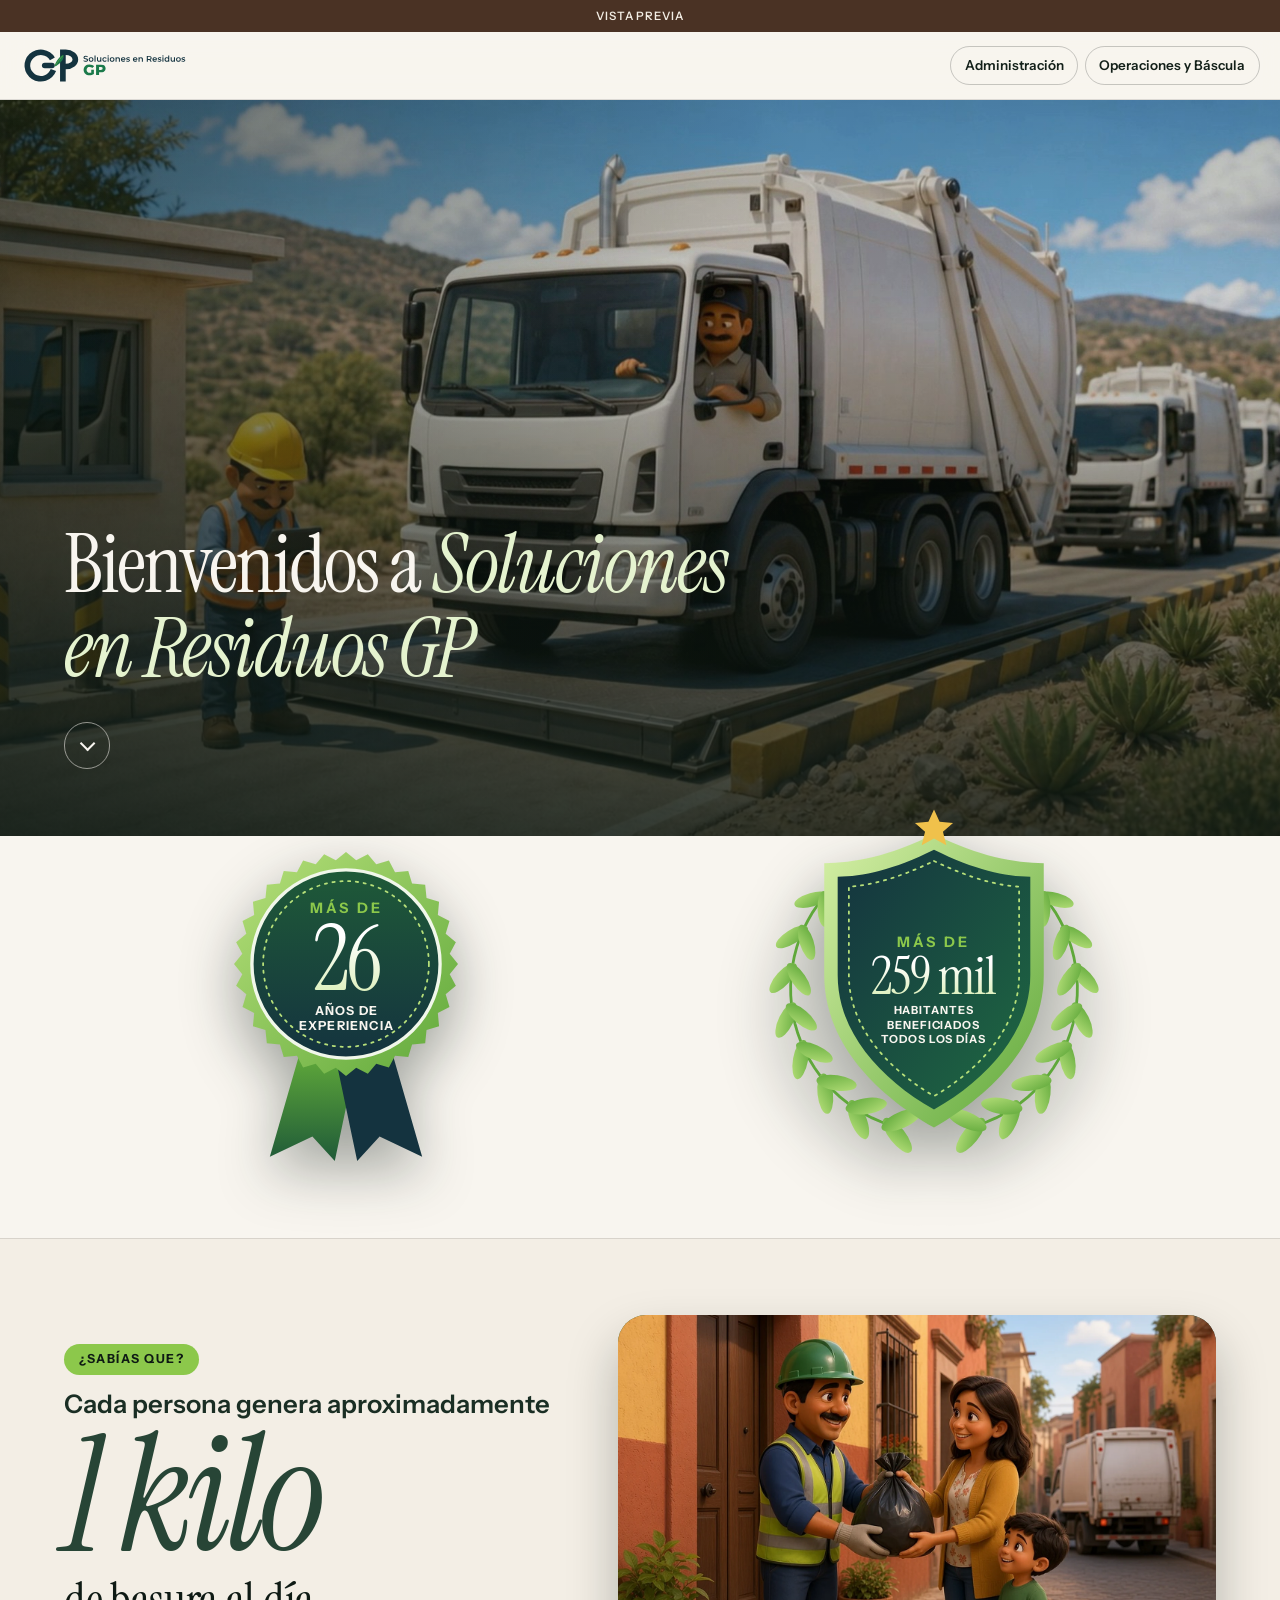
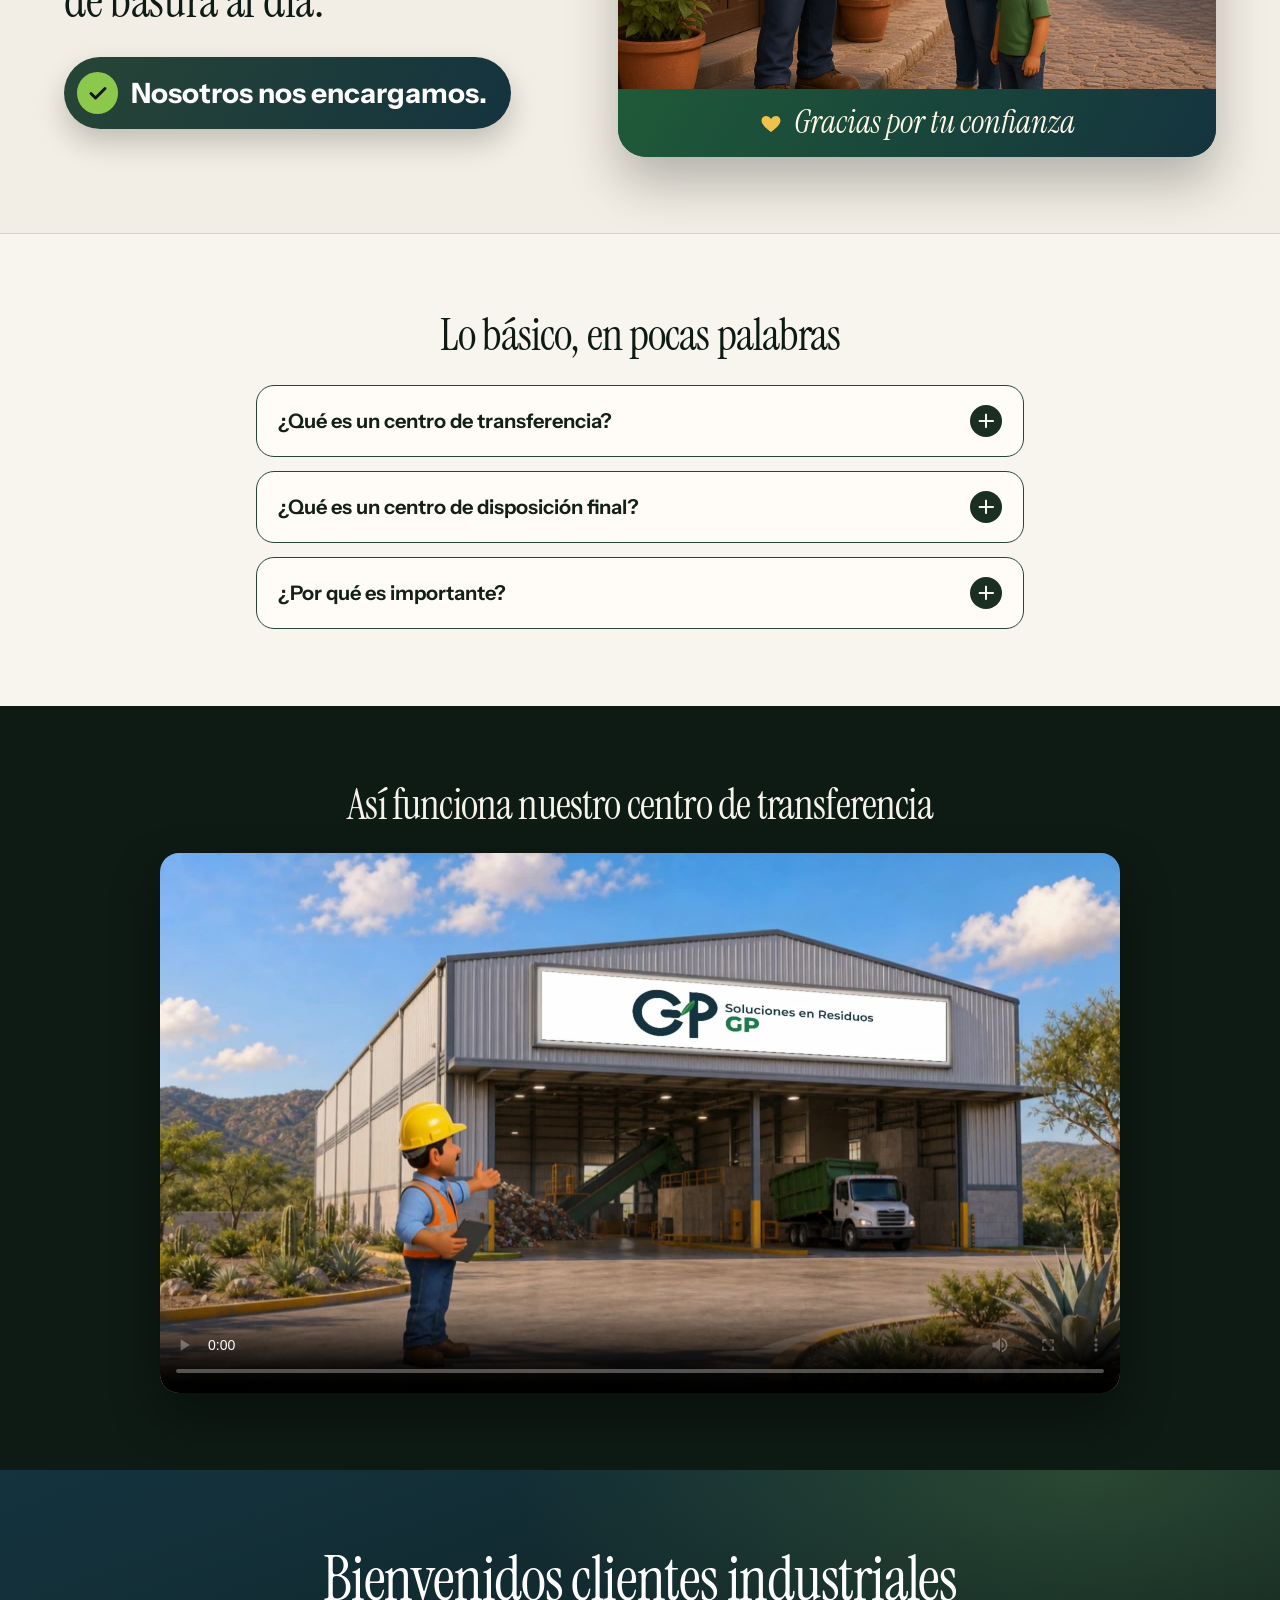
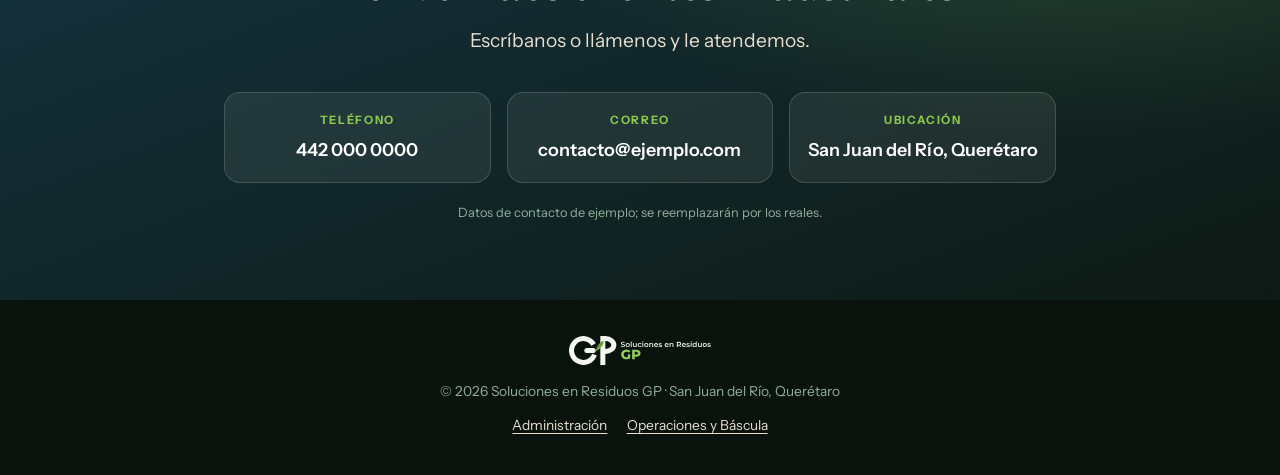
==== commit e09ca383: "Letrero superior: Vista previa" ====
--- a/index.html
+++ b/index.html
@@ -24,7 +24,7 @@
 <body class="lp">
   <a class="skip" href="#contenido">Saltar al contenido</a>
   <div class="chrome">
-    <div class="preview-bar">Vista previa local · no publicada</div>
+    <div class="preview-bar">Vista previa</div>
     <header class="lp-head">
       <div class="lp-head__inner">
         <a class="lp-logo" href="#inicio" aria-label="Soluciones en Residuos GP, inicio">
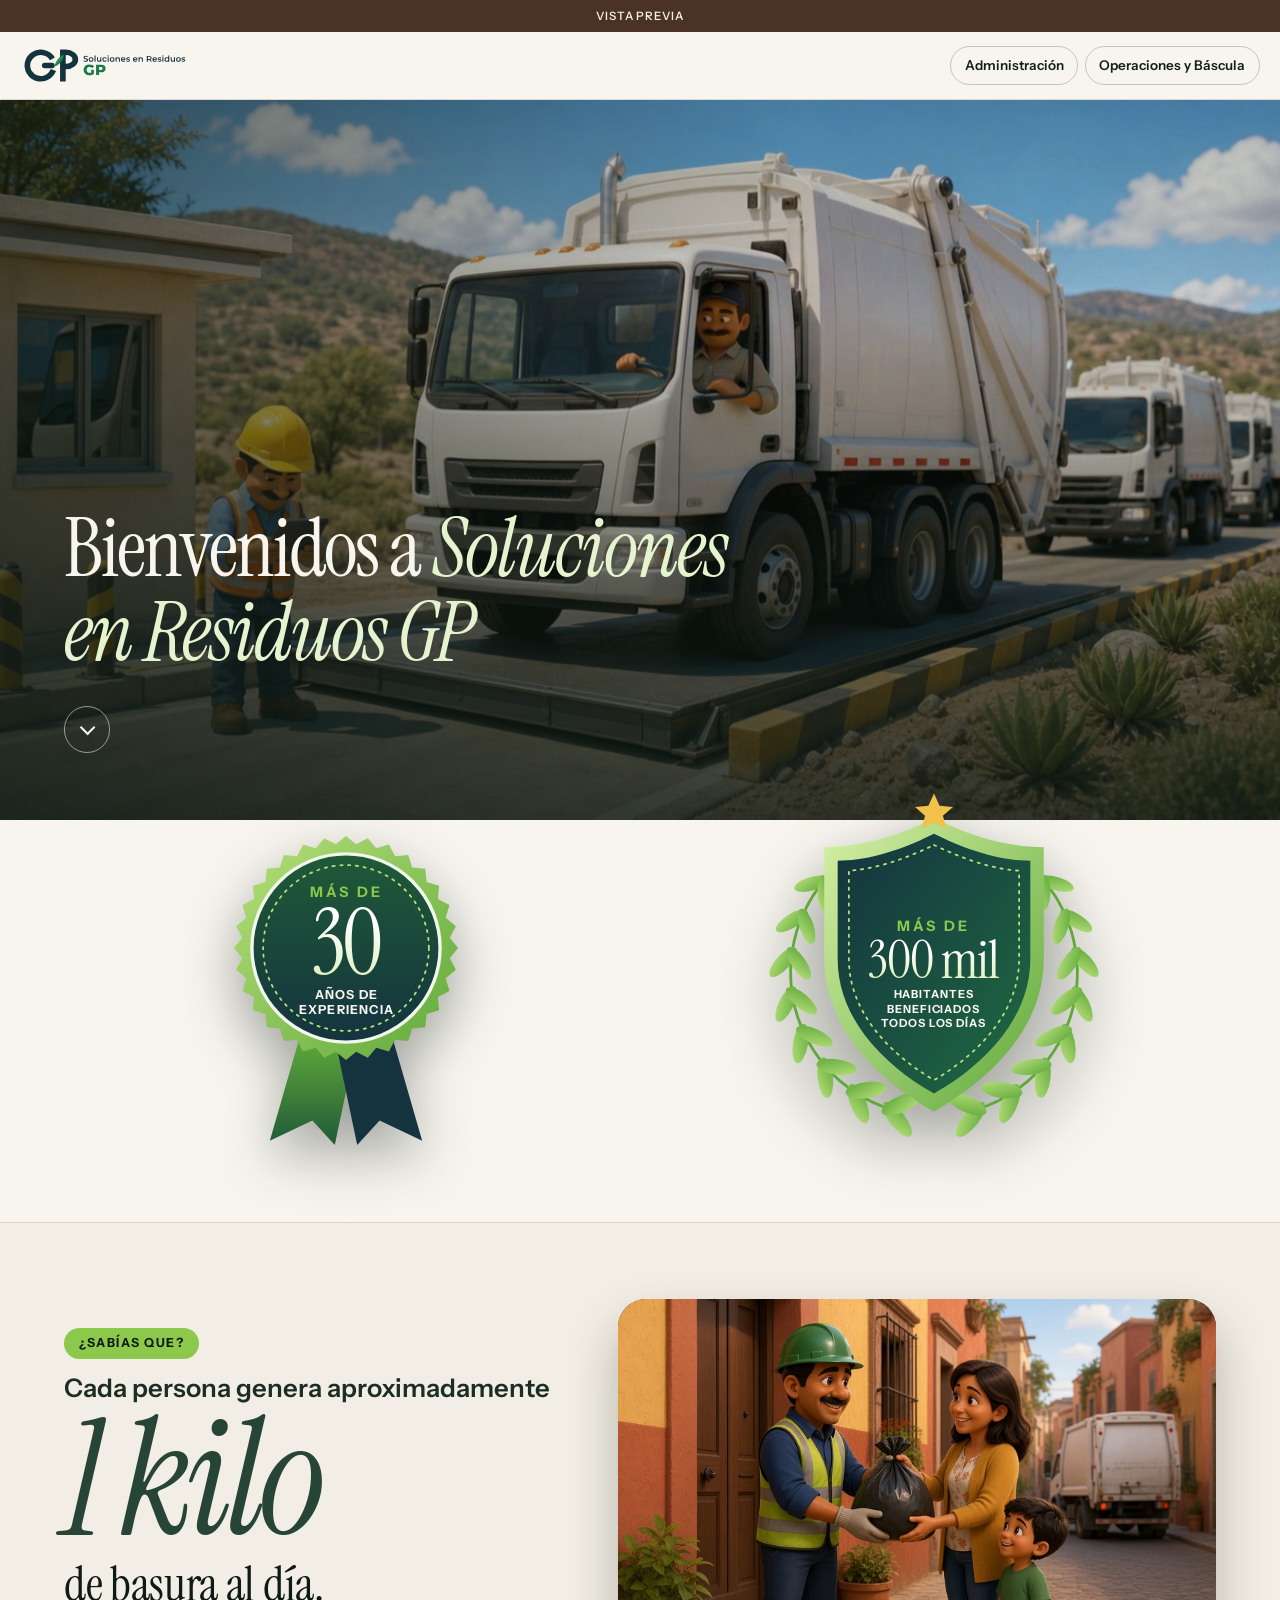
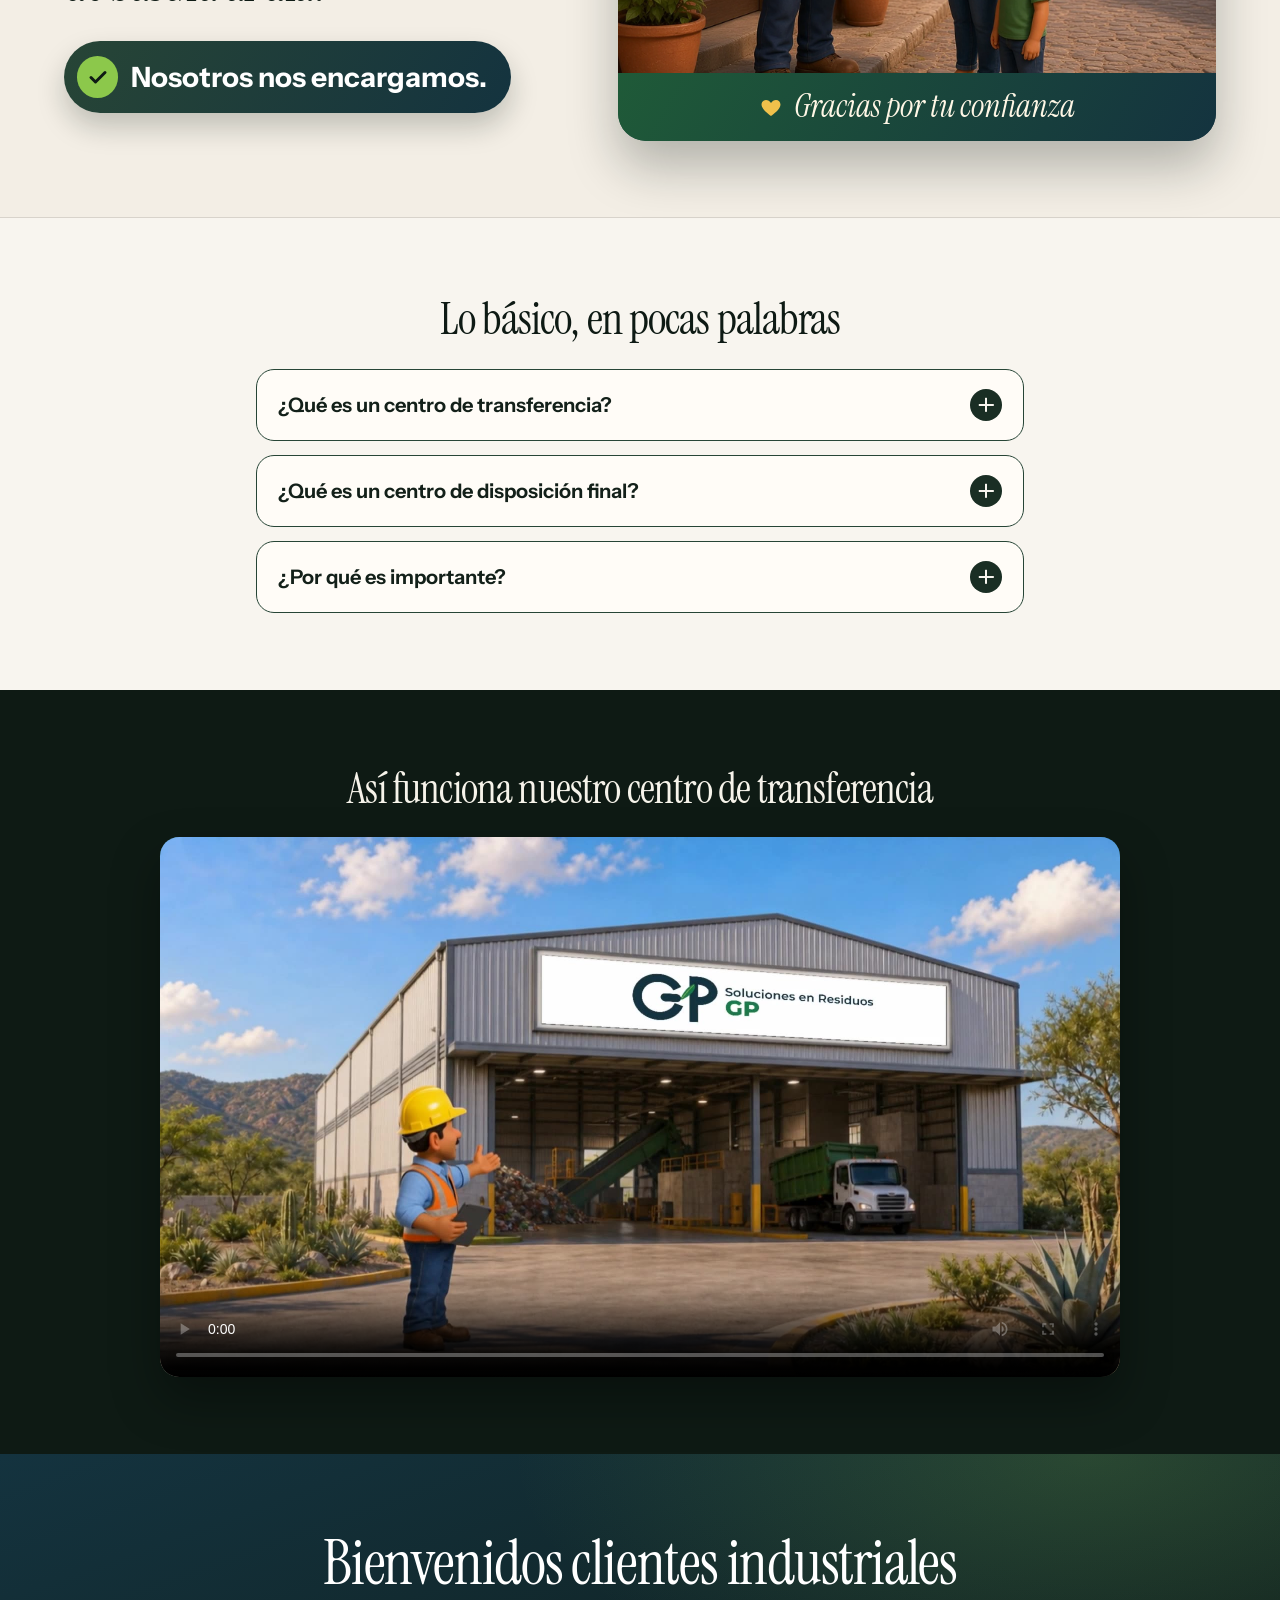
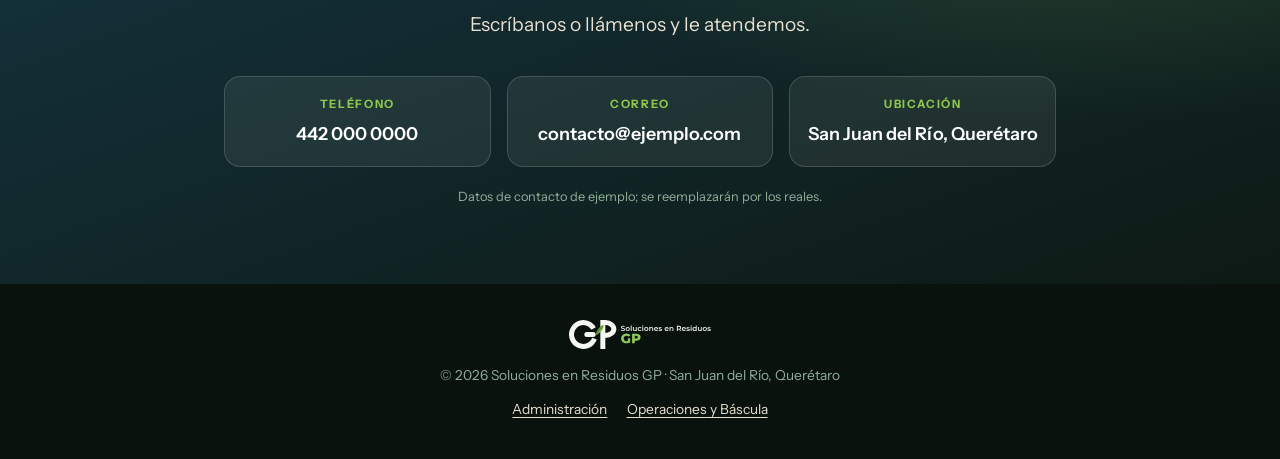
==== commit d65f7435: "Video de bienvenida con audio y boton Activar sonido" ====
--- a/index.html
+++ b/index.html
@@ -43,16 +43,21 @@
     <section class="lp-hero" id="inicio" aria-label="Bienvenida">
       <div class="lp-hero__media" aria-hidden="true">
         <video class="lp-hero__video" data-hero-video muted loop playsinline preload="none" poster="media/gp-relleno-hero-poster-1920x1080.jpg"
-               data-src-hd="media/gp-relleno-hero-loop-1920x1080.mp4" data-src-sd="media/gp-relleno-hero-loop-1280x720-ligero.mp4"></video>
+               data-src-hd="media/gp-relleno-hero-loop-audio-1920x1080.mp4" data-src-sd="media/gp-relleno-hero-loop-audio-1280x720-ligero.mp4"></video>
         <div class="lp-hero__shade"></div>
       </div>
       <div class="lp-hero__content">
         <h1>Bienvenidos a <em>Soluciones en Residuos GP</em></h1>
         <a class="lp-scroll" href="#metricas" aria-label="Ver más"><span aria-hidden="true"></span></a>
       </div>
-      <button class="lp-hero__pause" type="button" data-hero-toggle aria-pressed="false" hidden>
-        <span class="lp-hero__pause-ico" aria-hidden="true"></span><span data-hero-toggle-text>Pausar video</span>
-      </button>
+      <div class="lp-hero__ctrl" data-hero-ctrl hidden>
+        <button class="lp-hero__btn lp-hero__sound" type="button" data-hero-sound aria-pressed="false" aria-label="Activar sonido del video de bienvenida">
+          <svg class="lp-hero__sound-ico" viewBox="0 0 24 24" width="16" height="16" aria-hidden="true" focusable="false"><path d="M3 9v6h4l5 4V5L7 9H3z" fill="currentColor"/><path class="lp-s-x" d="M16 9.5l5 5m0-5l-5 5" stroke="currentColor" stroke-width="2" stroke-linecap="round" fill="none"/><path class="lp-s-on" d="M15.5 8.5a5 5 0 0 1 0 7M18 6a8.5 8.5 0 0 1 0 12" stroke="currentColor" stroke-width="2" stroke-linecap="round" fill="none"/></svg><span data-hero-sound-text>Activar sonido</span>
+        </button>
+        <button class="lp-hero__btn lp-hero__pause" type="button" data-hero-toggle aria-pressed="false">
+          <span class="lp-hero__pause-ico" aria-hidden="true"></span><span data-hero-toggle-text>Pausar video</span>
+        </button>
+      </div>
     </section>
 
     <!-- Métricas -->
--- a/css/landing.css
+++ b/css/landing.css
@@ -17,10 +17,10 @@
 .lp-pill--dark { background: rgba(140, 200, 75, .18); color: var(--lime); border: 1px solid rgba(140, 200, 75, .5); }
 
 /* Hero con video */
-.lp-hero { position: relative; display: grid; align-items: end; min-height: min(46rem, calc(100svh - var(--header-h) - var(--preview-h))); min-height: min(46rem, calc(100vh - var(--header-h) - var(--preview-h))); overflow: hidden; background: #0e1a14 url("../media/gp-relleno-hero-poster-1920x1080.jpg") center / cover no-repeat; color: var(--sand-50); }
-@supports (height: 100svh) { .lp-hero { min-height: min(46rem, calc(100svh - var(--header-h) - var(--preview-h))); } }
-.lp-hero__media { position: absolute; inset: 0; }
-.lp-hero__video { width: 100%; height: 100%; object-fit: cover; opacity: 0; transition: opacity .8s ease; }
+.lp-hero { position: relative; display: grid; align-items: end; container-type: inline-size; aspect-ratio: 16 / 9; max-height: max(34rem, calc(100vh - var(--header-h) - var(--preview-h))); overflow: hidden; background: #0e1a14; color: var(--sand-50); }
+@supports (height: 100svh) { .lp-hero { max-height: max(34rem, calc(100svh - var(--header-h) - var(--preview-h))); } }
+.lp-hero__media { position: absolute; inset: 0; background: #0e1a14 url("../media/gp-relleno-hero-poster-1920x1080.jpg") center / cover no-repeat; }
+.lp-hero__video { width: 100%; height: 100%; object-fit: cover; display: block; opacity: 0; transition: opacity .8s ease; }
 .lp-hero__video.is-ready { opacity: 1; }
 .lp-hero__shade { position: absolute; inset: 0; background: linear-gradient(180deg, rgba(14, 26, 20, .25) 0%, rgba(14, 26, 20, .12) 30%, rgba(14, 26, 20, .82) 100%), linear-gradient(90deg, rgba(14, 26, 20, .55) 0%, rgba(14, 26, 20, 0) 62%); }
 .lp-hero__content { position: relative; z-index: 2; width: min(100% - 2.5rem, 72rem); margin: 0 auto; padding: 6rem 0 4.2rem; }
@@ -31,8 +31,12 @@
 .lp-scroll { display: inline-grid; place-items: center; width: 2.9rem; height: 2.9rem; margin-top: 2rem; border-radius: 50%; border: 1.5px solid rgba(248, 245, 239, .55); }
 .lp-scroll span { width: .7rem; height: .7rem; border-right: 2px solid var(--sand-50); border-bottom: 2px solid var(--sand-50); transform: translateY(-2px) rotate(45deg); animation: bob 1.8s ease-in-out infinite; }
 @keyframes bob { 50% { transform: translateY(3px) rotate(45deg); } }
-.lp-hero__pause { position: absolute; z-index: 3; right: 1.25rem; bottom: 1.25rem; display: inline-flex; align-items: center; gap: .5rem; padding: .45rem .85rem; border: 1px solid rgba(248, 245, 239, .4); border-radius: 999px; background: rgba(14, 26, 20, .55); color: var(--sand-50); font-size: .78rem; font-weight: 600; cursor: pointer; backdrop-filter: blur(8px); }
-.lp-hero__pause[hidden] { display: none; }
+.lp-hero__ctrl { position: absolute; z-index: 3; right: 1.25rem; bottom: 3.75rem; display: flex; gap: .5rem; align-items: center; }
+.lp-hero__ctrl[hidden] { display: none; }
+.lp-hero__btn { display: inline-flex; align-items: center; gap: .5rem; min-height: 2.25rem; padding: .45rem .85rem; border: 1px solid rgba(248, 245, 239, .4); border-radius: 999px; background: rgba(14, 26, 20, .55); color: var(--sand-50); font-size: .78rem; font-weight: 600; cursor: pointer; backdrop-filter: blur(8px); }
+.lp-hero__btn:hover { background: rgba(14, 26, 20, .75); }
+.lp-hero__sound-ico { flex: 0 0 auto; }
+.lp-hero__sound[aria-pressed="true"] .lp-s-x, .lp-hero__sound[aria-pressed="false"] .lp-s-on { display: none; }
 .lp-hero__pause-ico { width: .7rem; height: .8rem; border-left: 3px solid currentColor; border-right: 3px solid currentColor; }
 .lp-hero__pause[aria-pressed="true"] .lp-hero__pause-ico { width: 0; height: 0; border: 0; border-style: solid; border-width: .4rem 0 .4rem .7rem; border-color: transparent transparent transparent currentColor; }
 
@@ -104,6 +108,15 @@
 .lp-metric--b[data-reveal] { transition-delay: .12s; }
 .no-io [data-reveal] { opacity: 1; transform: none; }
 
+/* Video de bienvenida completo (16:9 real): en pantallas angostas va arriba y el texto debajo */
+@media (max-width: 1000px) {
+  .lp-hero { display: block; aspect-ratio: auto; max-height: none; }
+  .lp-hero__media { position: relative; inset: auto; aspect-ratio: 16 / 9; }
+  .lp-hero__shade { display: none; }
+  .lp-hero__content { padding: 1.8rem 0 2.6rem; }
+  .lp-scroll { margin-top: 1.4rem; }
+  .lp-hero__ctrl { top: calc(100cqw * 9 / 16 - 3.1rem); bottom: auto; right: .75rem; }
+}
 @media (max-width: 900px) {
   .lp-metrics { grid-template-columns: 1fr; }
   .lp-know__grid { grid-template-columns: 1fr; gap: 2rem; }
@@ -114,9 +127,9 @@
   .lp-logo img { height: 1.9rem; }
   .lp-access-nav a { padding: .38rem .65rem; font-size: .74rem; }
   .lp-long { display: none; }
-  .lp-hero { min-height: 36rem; }
-  .lp-hero__content { padding: 5rem 0 3.4rem; }
-  .lp-hero__pause { right: .75rem; bottom: .75rem; }
+  .lp-hero__content { padding: 1.6rem 0 2.6rem; }
+  .lp-hero__ctrl { right: .75rem; }
+  .lp-hero__btn { padding: .4rem .7rem; font-size: .74rem; }
   .lp-metrics-sec { padding-bottom: 3rem; margin-top: -1.6rem; }
   .lp-metric { padding: 1.8rem 1.4rem 1.7rem; border-radius: 22px; }
   .lp-know, .lp-faq, .lp-industrial { padding: 3.4rem 0; }
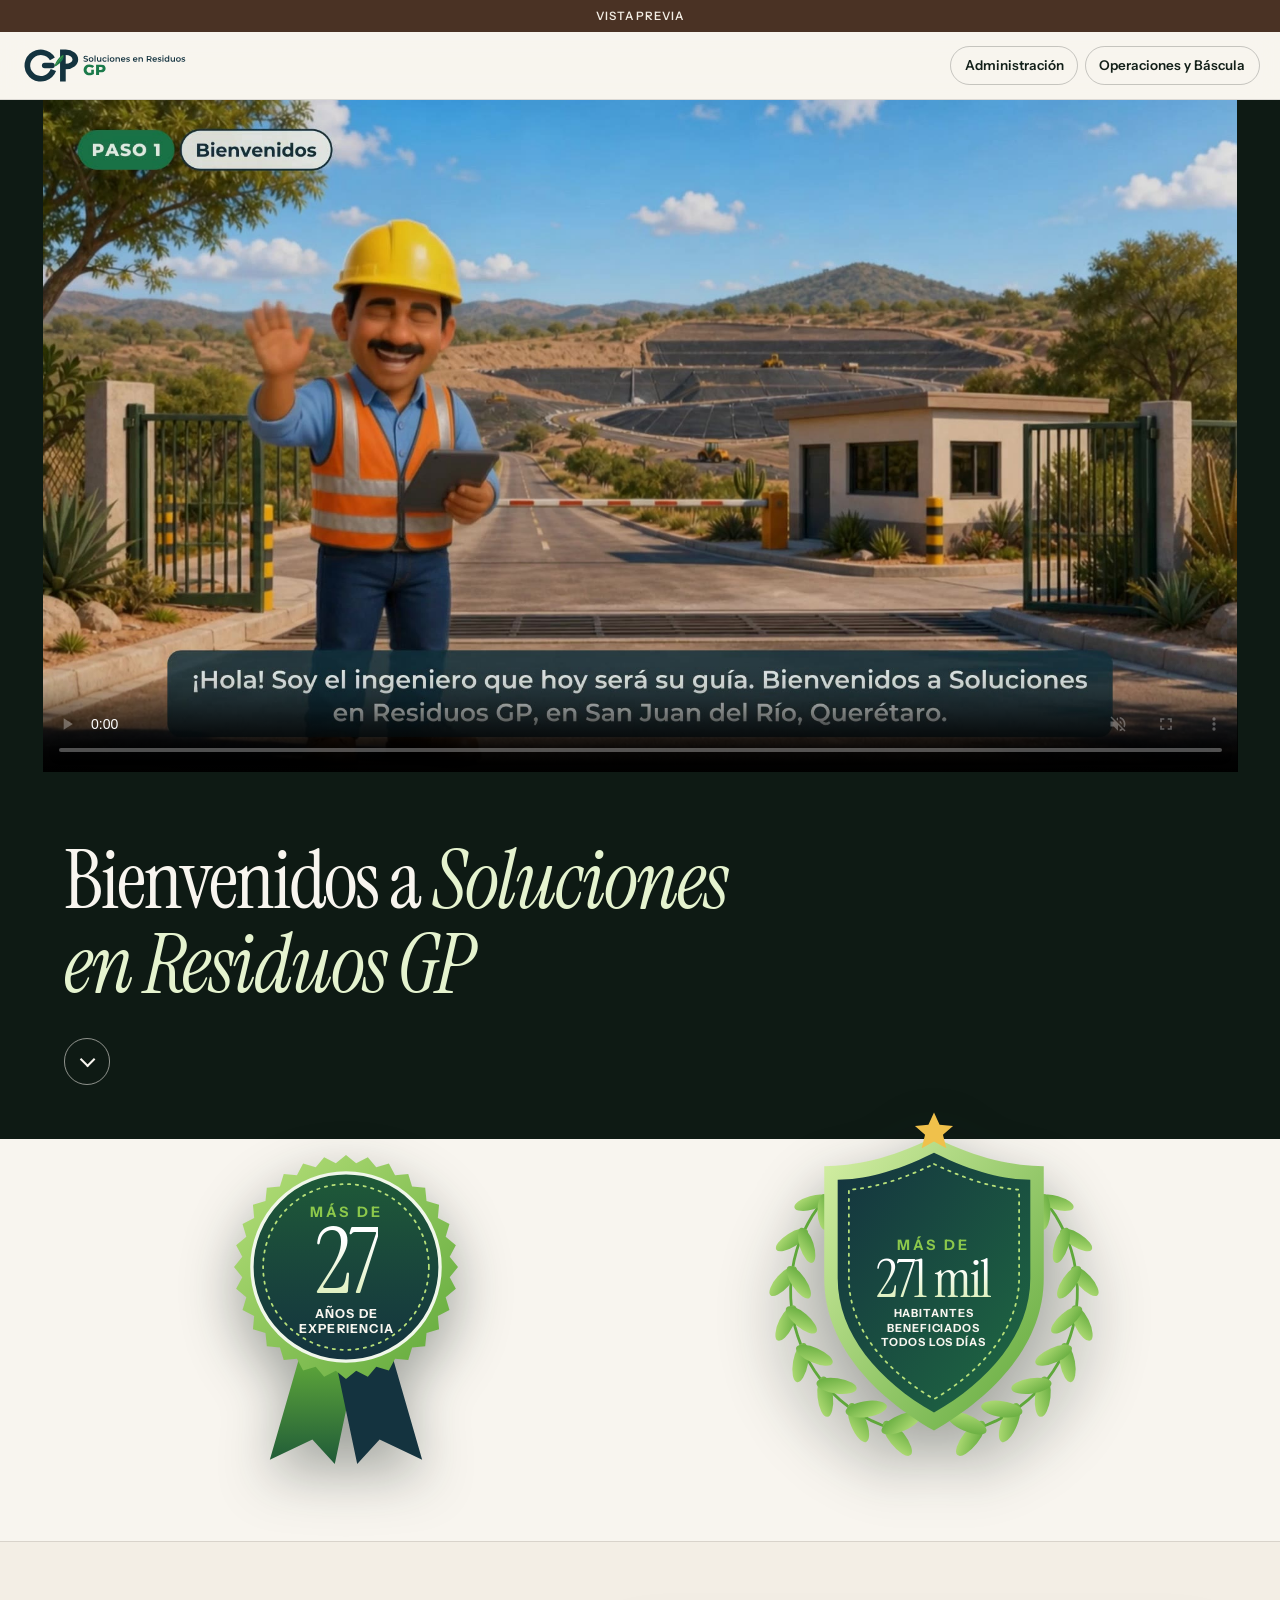
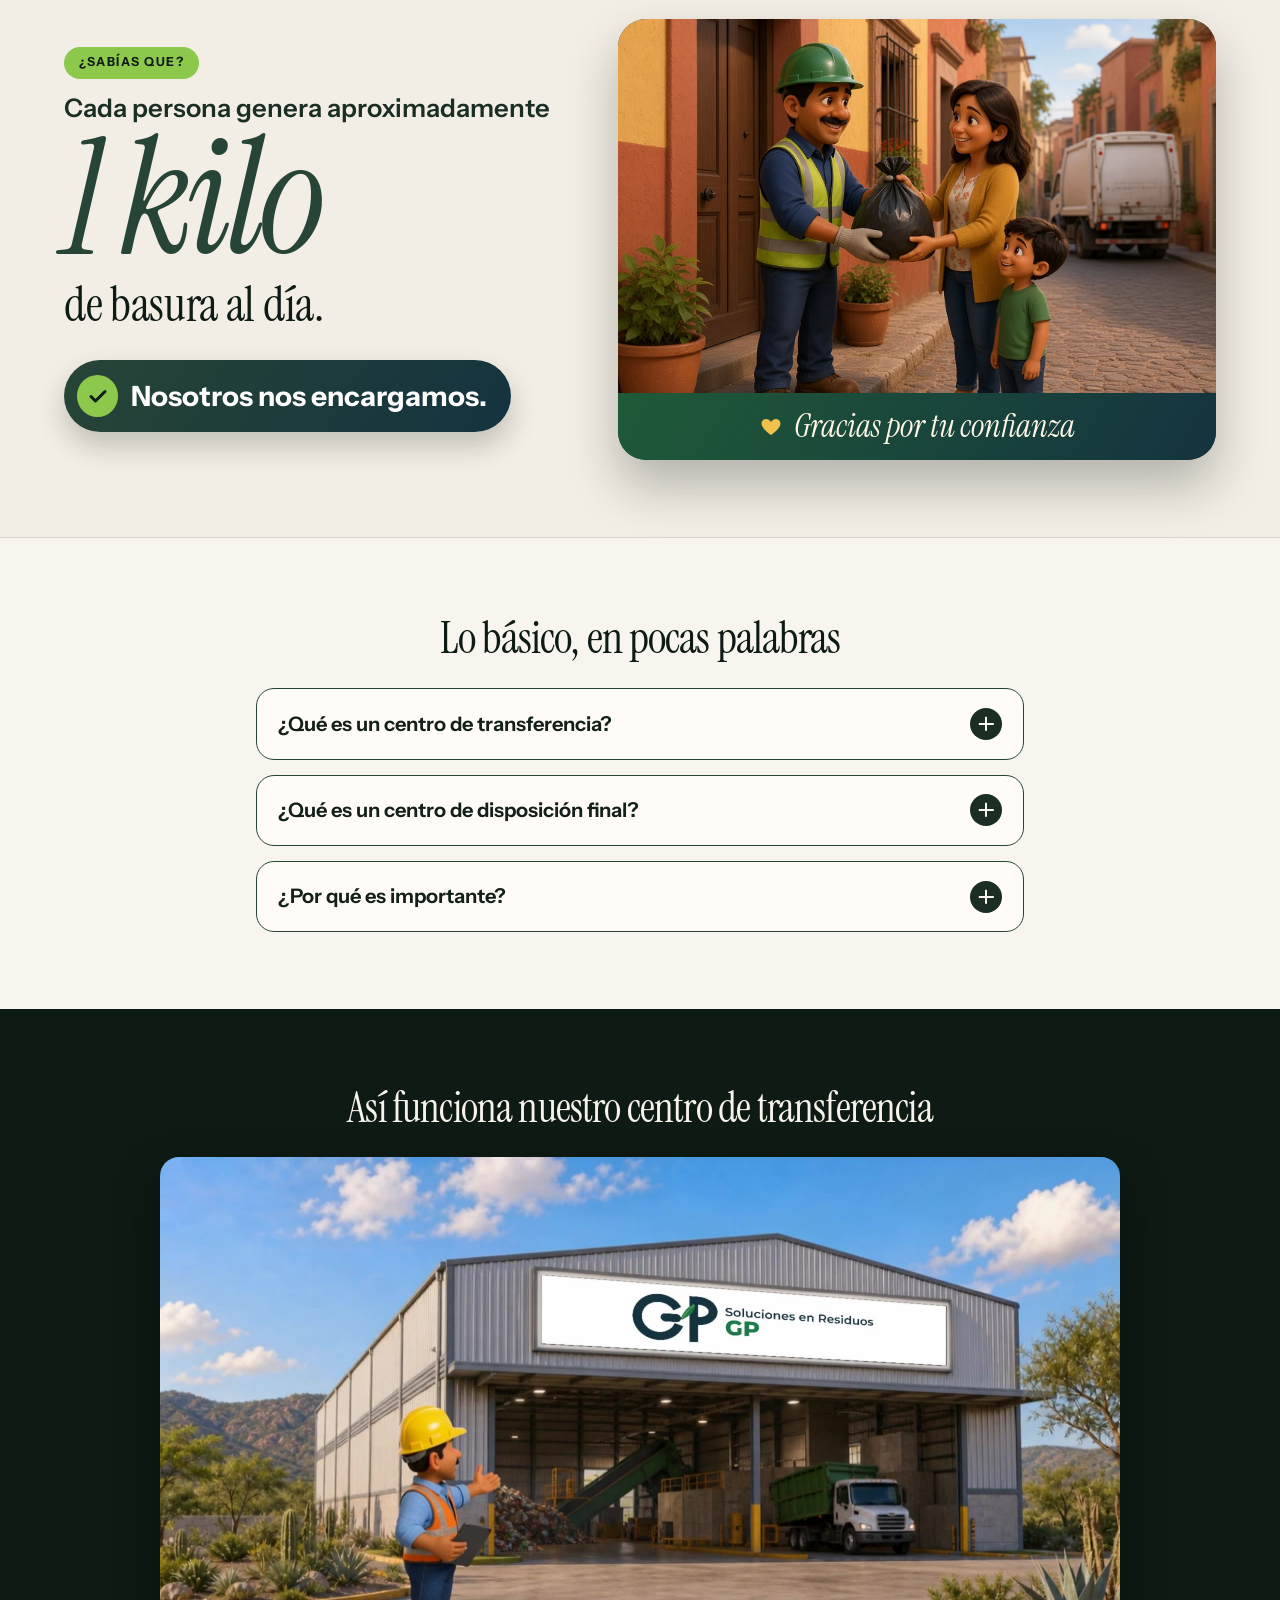
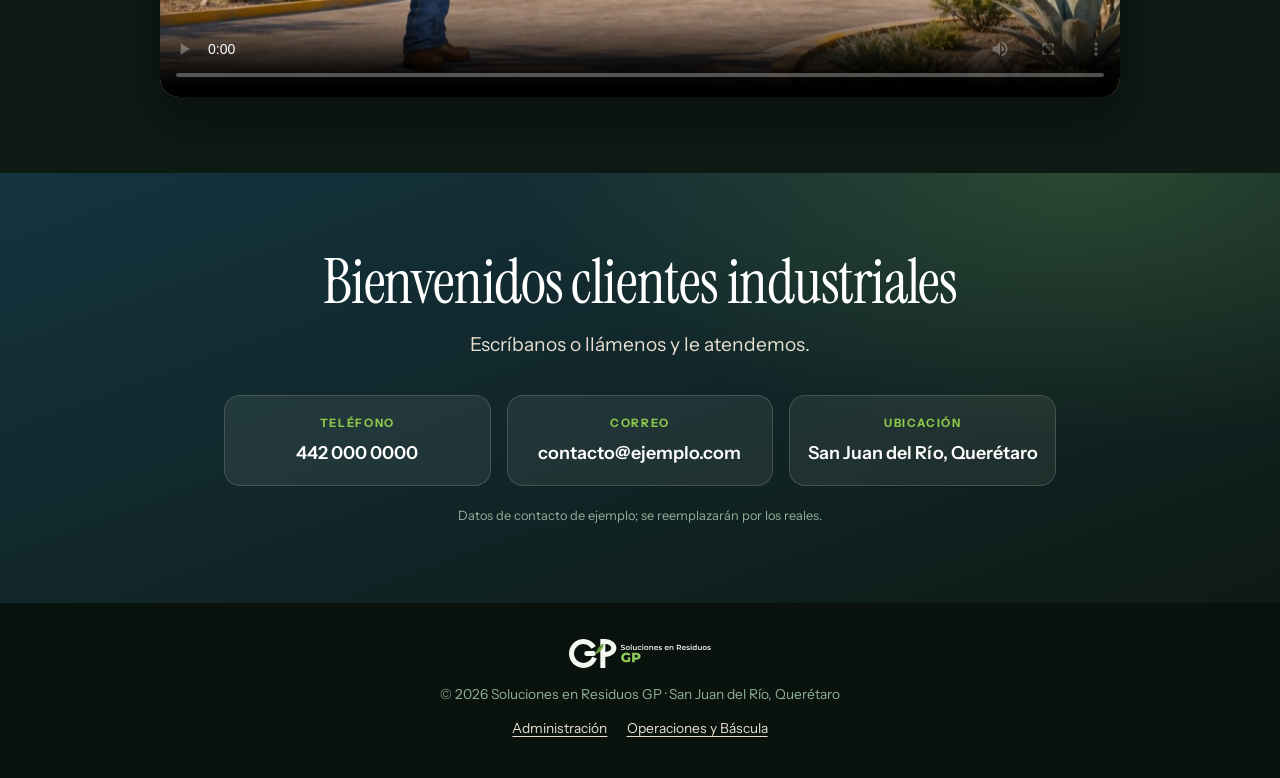
==== commit dbd03f33: "Hero: video completo con voz y subtitulos (1080 y 720)" ====
--- a/index.html
+++ b/index.html
@@ -39,24 +39,25 @@
   </div>
 
   <main id="contenido">
-    <!-- Bienvenida: video de DAISY en loop -->
+    <!-- Bienvenida: video completo de DAISY (con voz, subtítulos y música). Arranca en silencio; «Activar sonido» lo escucha. -->
     <section class="lp-hero" id="inicio" aria-label="Bienvenida">
-      <div class="lp-hero__media" aria-hidden="true">
-        <video class="lp-hero__video" data-hero-video muted loop playsinline preload="none" poster="media/gp-relleno-hero-poster-1920x1080.jpg"
-               data-src-hd="media/gp-relleno-hero-loop-audio-1920x1080.mp4" data-src-sd="media/gp-relleno-hero-loop-audio-1280x720-ligero.mp4"></video>
-        <div class="lp-hero__shade"></div>
+      <div class="lp-hero__player">
+        <div class="lp-hero__media">
+          <video class="lp-hero__video" data-hero-video aria-label="Video de bienvenida: recorrido por el centro de disposición final" muted playsinline preload="none" poster="media/gp-relleno-hero-poster-completo.jpg"
+                 data-src-hd="media/gp-relleno-video-completo-1080.mp4" data-src-sd="media/gp-relleno-video-completo-720.mp4"></video>
+        </div>
+        <div class="lp-hero__ctrl" data-hero-ctrl hidden>
+          <button class="lp-hero__btn lp-hero__sound" type="button" data-hero-sound aria-pressed="false" aria-label="Activar sonido del video de bienvenida">
+            <svg class="lp-hero__sound-ico" viewBox="0 0 24 24" width="16" height="16" aria-hidden="true" focusable="false"><path d="M3 9v6h4l5 4V5L7 9H3z" fill="currentColor"/><path class="lp-s-x" d="M16 9.5l5 5m0-5l-5 5" stroke="currentColor" stroke-width="2" stroke-linecap="round" fill="none"/><path class="lp-s-on" d="M15.5 8.5a5 5 0 0 1 0 7M18 6a8.5 8.5 0 0 1 0 12" stroke="currentColor" stroke-width="2" stroke-linecap="round" fill="none"/></svg><span data-hero-sound-text>Activar sonido</span>
+          </button>
+          <button class="lp-hero__btn lp-hero__pause" type="button" data-hero-toggle aria-pressed="false">
+            <span class="lp-hero__pause-ico" aria-hidden="true"></span><span data-hero-toggle-text>Pausar video</span>
+          </button>
+        </div>
       </div>
       <div class="lp-hero__content">
         <h1>Bienvenidos a <em>Soluciones en Residuos GP</em></h1>
         <a class="lp-scroll" href="#metricas" aria-label="Ver más"><span aria-hidden="true"></span></a>
-      </div>
-      <div class="lp-hero__ctrl" data-hero-ctrl hidden>
-        <button class="lp-hero__btn lp-hero__sound" type="button" data-hero-sound aria-pressed="false" aria-label="Activar sonido del video de bienvenida">
-          <svg class="lp-hero__sound-ico" viewBox="0 0 24 24" width="16" height="16" aria-hidden="true" focusable="false"><path d="M3 9v6h4l5 4V5L7 9H3z" fill="currentColor"/><path class="lp-s-x" d="M16 9.5l5 5m0-5l-5 5" stroke="currentColor" stroke-width="2" stroke-linecap="round" fill="none"/><path class="lp-s-on" d="M15.5 8.5a5 5 0 0 1 0 7M18 6a8.5 8.5 0 0 1 0 12" stroke="currentColor" stroke-width="2" stroke-linecap="round" fill="none"/></svg><span data-hero-sound-text>Activar sonido</span>
-        </button>
-        <button class="lp-hero__btn lp-hero__pause" type="button" data-hero-toggle aria-pressed="false">
-          <span class="lp-hero__pause-ico" aria-hidden="true"></span><span data-hero-toggle-text>Pausar video</span>
-        </button>
       </div>
     </section>
 
--- a/css/landing.css
+++ b/css/landing.css
@@ -17,13 +17,13 @@
 .lp-pill--dark { background: rgba(140, 200, 75, .18); color: var(--lime); border: 1px solid rgba(140, 200, 75, .5); }
 
 /* Hero con video */
-.lp-hero { position: relative; display: grid; align-items: end; container-type: inline-size; aspect-ratio: 16 / 9; max-height: max(34rem, calc(100vh - var(--header-h) - var(--preview-h))); overflow: hidden; background: #0e1a14; color: var(--sand-50); }
-@supports (height: 100svh) { .lp-hero { max-height: max(34rem, calc(100svh - var(--header-h) - var(--preview-h))); } }
-.lp-hero__media { position: absolute; inset: 0; background: #0e1a14 url("../media/gp-relleno-hero-poster-1920x1080.jpg") center / cover no-repeat; }
-.lp-hero__video { width: 100%; height: 100%; object-fit: cover; display: block; opacity: 0; transition: opacity .8s ease; }
+.lp-hero { position: relative; background: #0e1a14; color: var(--sand-50); }
+.lp-hero__player { width: min(100%, 80rem, max(22rem, calc((100vh - var(--header-h) - var(--preview-h) - 8rem) * 16 / 9))); margin: 0 auto; }
+@supports (height: 100svh) { .lp-hero__player { width: min(100%, 80rem, max(22rem, calc((100svh - var(--header-h) - var(--preview-h) - 8rem) * 16 / 9))); } }
+.lp-hero__media { position: relative; aspect-ratio: 16 / 9; background: #0e1a14 url("../media/gp-relleno-hero-poster-completo.jpg") center / contain no-repeat; }
+.lp-hero__video { width: 100%; height: 100%; object-fit: contain; display: block; opacity: 0; transition: opacity .8s ease; }
 .lp-hero__video.is-ready { opacity: 1; }
-.lp-hero__shade { position: absolute; inset: 0; background: linear-gradient(180deg, rgba(14, 26, 20, .25) 0%, rgba(14, 26, 20, .12) 30%, rgba(14, 26, 20, .82) 100%), linear-gradient(90deg, rgba(14, 26, 20, .55) 0%, rgba(14, 26, 20, 0) 62%); }
-.lp-hero__content { position: relative; z-index: 2; width: min(100% - 2.5rem, 72rem); margin: 0 auto; padding: 6rem 0 4.2rem; }
+.lp-hero__content { position: relative; z-index: 2; width: min(100% - 2.5rem, 72rem); margin: 0 auto; padding: 1.2rem 0 3.4rem; }
 .lp-kicker { margin: 0 0 .9rem; font-size: .82rem; font-weight: 700; letter-spacing: .18em; text-transform: uppercase; color: var(--lime); }
 .lp-hero h1 { max-width: 18ch; font-family: var(--font-serif); font-weight: 400; font-size: clamp(2.6rem, 6.4vw, 5.2rem); line-height: 1.02; letter-spacing: -.025em; text-wrap: balance; }
 .lp-hero h1 em { font-style: italic; color: #e5f3cf; }
@@ -31,8 +31,8 @@
 .lp-scroll { display: inline-grid; place-items: center; width: 2.9rem; height: 2.9rem; margin-top: 2rem; border-radius: 50%; border: 1.5px solid rgba(248, 245, 239, .55); }
 .lp-scroll span { width: .7rem; height: .7rem; border-right: 2px solid var(--sand-50); border-bottom: 2px solid var(--sand-50); transform: translateY(-2px) rotate(45deg); animation: bob 1.8s ease-in-out infinite; }
 @keyframes bob { 50% { transform: translateY(3px) rotate(45deg); } }
-.lp-hero__ctrl { position: absolute; z-index: 3; right: 1.25rem; bottom: 3.75rem; display: flex; gap: .5rem; align-items: center; }
-.lp-hero__ctrl[hidden] { display: none; }
+.lp-hero__ctrl { display: flex; gap: .5rem; align-items: center; justify-content: flex-end; padding: .7rem .75rem 0; }
+.lp-hero__ctrl[hidden] { display: flex; visibility: hidden; }
 .lp-hero__btn { display: inline-flex; align-items: center; gap: .5rem; min-height: 2.25rem; padding: .45rem .85rem; border: 1px solid rgba(248, 245, 239, .4); border-radius: 999px; background: rgba(14, 26, 20, .55); color: var(--sand-50); font-size: .78rem; font-weight: 600; cursor: pointer; backdrop-filter: blur(8px); }
 .lp-hero__btn:hover { background: rgba(14, 26, 20, .75); }
 .lp-hero__sound-ico { flex: 0 0 auto; }
@@ -108,15 +108,6 @@
 .lp-metric--b[data-reveal] { transition-delay: .12s; }
 .no-io [data-reveal] { opacity: 1; transform: none; }
 
-/* Video de bienvenida completo (16:9 real): en pantallas angostas va arriba y el texto debajo */
-@media (max-width: 1000px) {
-  .lp-hero { display: block; aspect-ratio: auto; max-height: none; }
-  .lp-hero__media { position: relative; inset: auto; aspect-ratio: 16 / 9; }
-  .lp-hero__shade { display: none; }
-  .lp-hero__content { padding: 1.8rem 0 2.6rem; }
-  .lp-scroll { margin-top: 1.4rem; }
-  .lp-hero__ctrl { top: calc(100cqw * 9 / 16 - 3.1rem); bottom: auto; right: .75rem; }
-}
 @media (max-width: 900px) {
   .lp-metrics { grid-template-columns: 1fr; }
   .lp-know__grid { grid-template-columns: 1fr; gap: 2rem; }
@@ -127,8 +118,7 @@
   .lp-logo img { height: 1.9rem; }
   .lp-access-nav a { padding: .38rem .65rem; font-size: .74rem; }
   .lp-long { display: none; }
-  .lp-hero__content { padding: 1.6rem 0 2.6rem; }
-  .lp-hero__ctrl { right: .75rem; }
+  .lp-hero__content { padding: 1rem 0 2.8rem; }
   .lp-hero__btn { padding: .4rem .7rem; font-size: .74rem; }
   .lp-metrics-sec { padding-bottom: 3rem; margin-top: -1.6rem; }
   .lp-metric { padding: 1.8rem 1.4rem 1.7rem; border-radius: 22px; }
